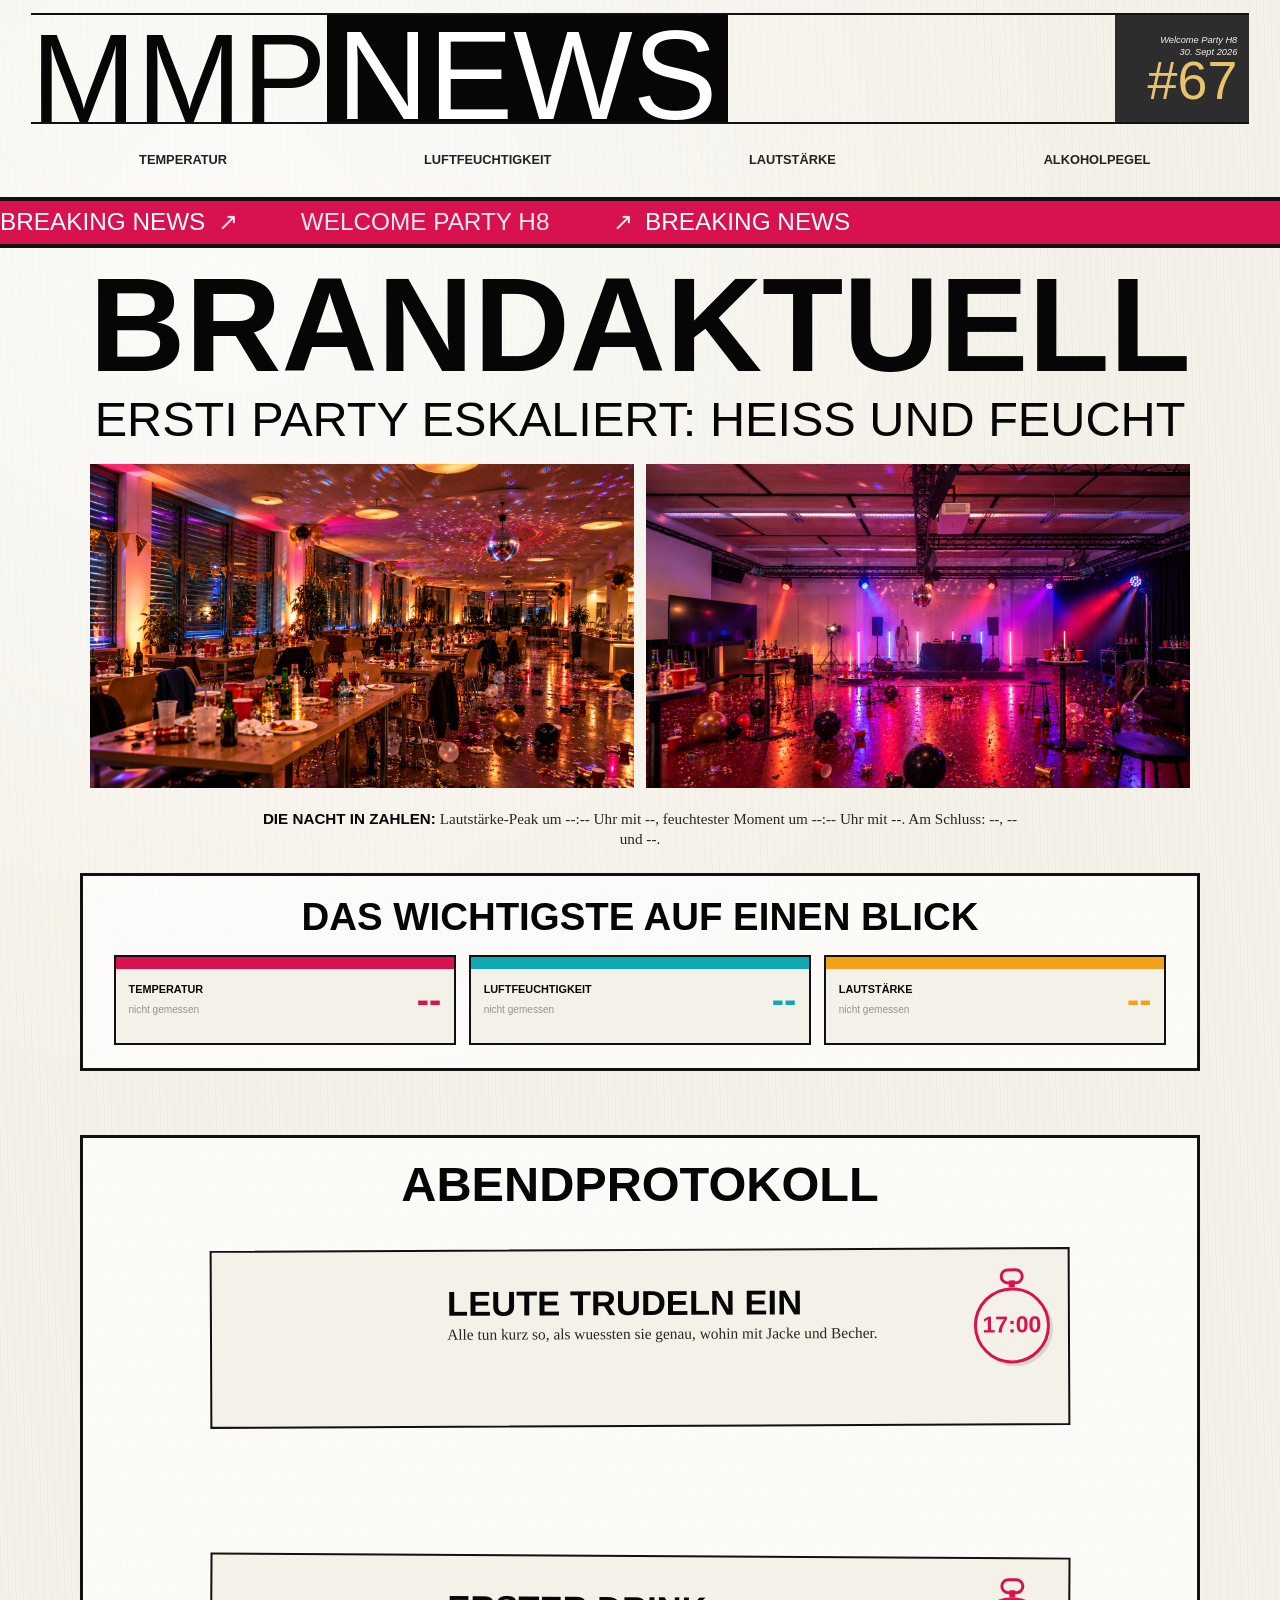
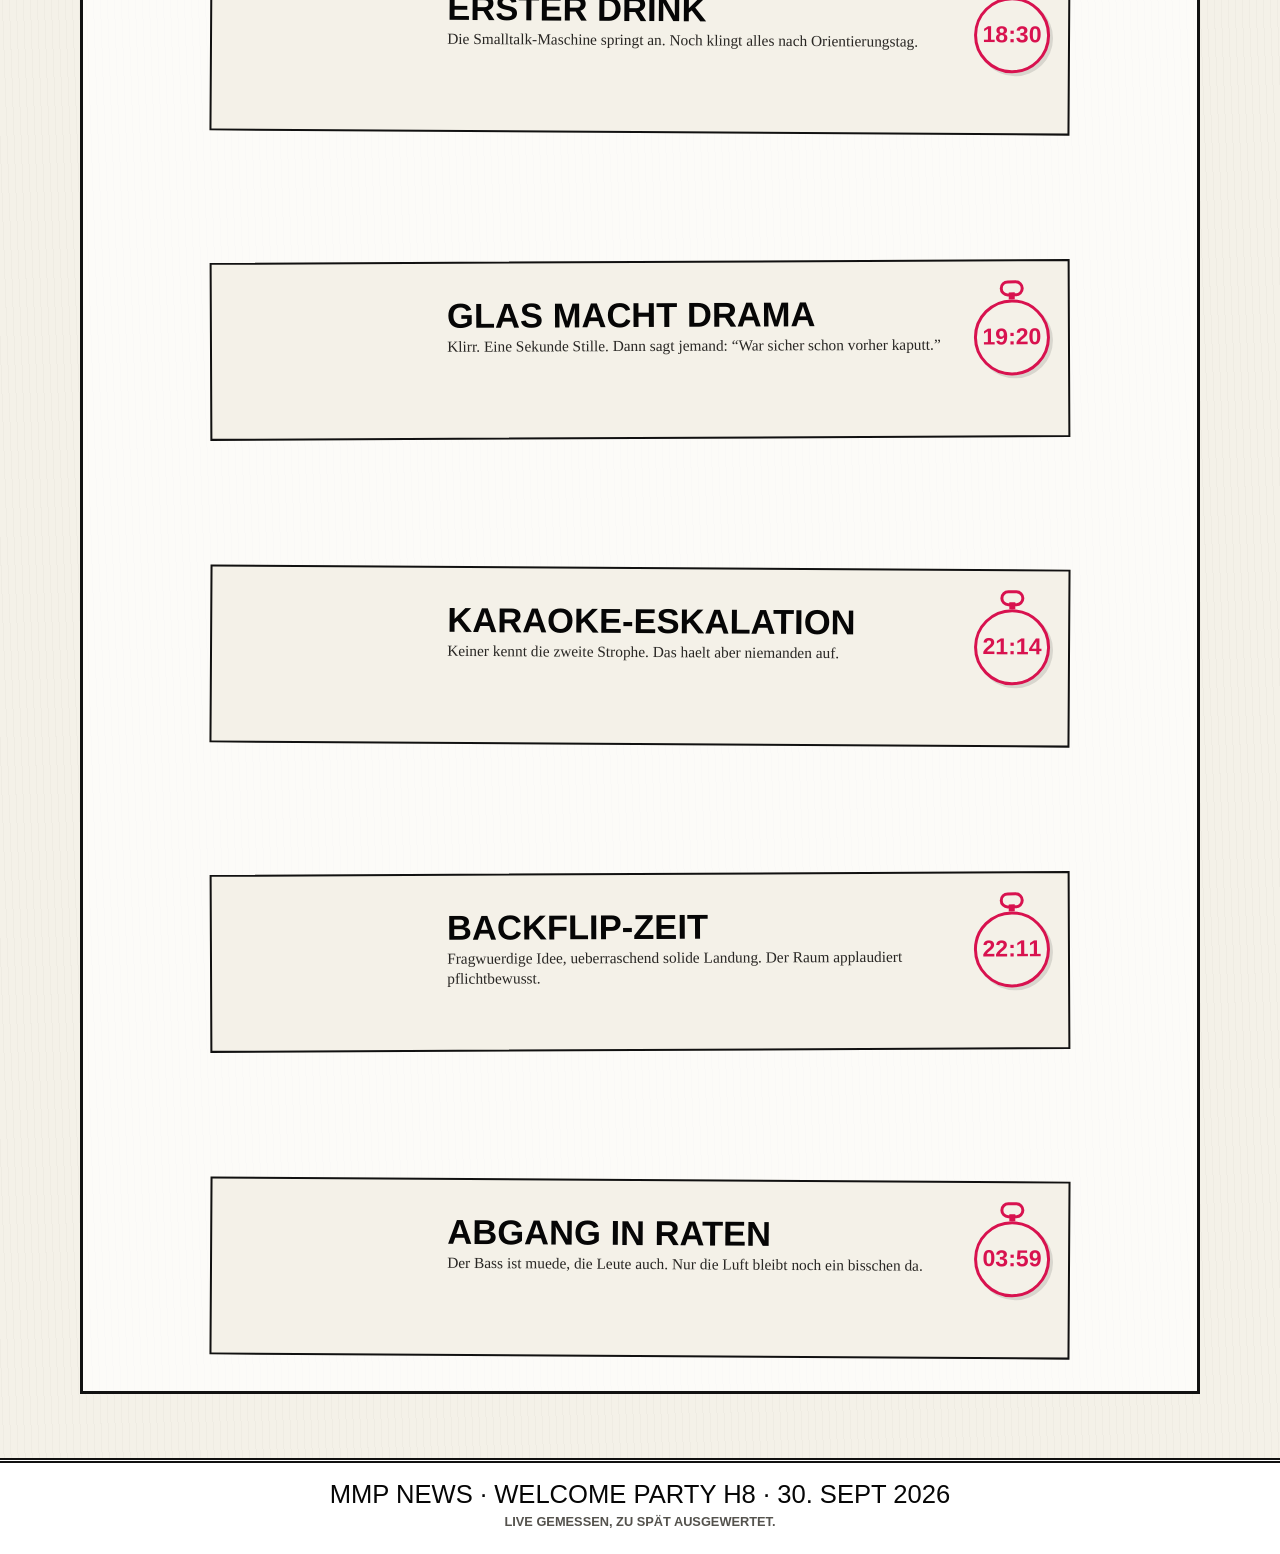
==== index.html @ fe0a1ca4 "html aufbau" ====
<!DOCTYPE html>
<html lang="de">
<head>
    <meta charset="UTF-8">
    <meta name="viewport" content="width=device-width, initial-scale=1.0">
    <title>MMP News | Party Hub</title>
    <link rel="stylesheet" href="css/style.css">
</head>
<body>
<main class="paper">
    <header class="masthead">
        <a class="edition" href="index.html"><span>MMP</span><mark>NEWS</mark></a>
        <div class="issue">
            <span>Welcome Party H8</span>
            <span>30. Sept 2026</span>
        </div>
    </header>

    <nav class="topic-nav" aria-label="Messwerte">
        <a href="temperature.html">Temperatur</a>
        <a href="humidity.html">Luftfeuchtigkeit</a>
        <a href="noise.html">Lautstärke</a>
        <a href="alcohol.html">Alkoholpegel</a>
    </nav>

    <div class="news-strip" aria-hidden="true">
        <span>Breaking News</span>
        <span>Welcome Party H8</span>
        <span>Breaking News</span>
    </div>

    <h1 class="main-title" id="main-title">Brandaktuell</h1>

    <section class="hero" aria-labelledby="main-title">
        <p class="lead">Ersti Party eskaliert: heiss und feucht</p>

        <div class="scene-grid" aria-label="Stimmungsbilder der Party">
            <figure class="scene">
                <img src="assets/brandaktuell-mensa.png" alt="Festlich beleuchteter Partyraum nach der Feier">
            </figure>
            <figure class="scene">
                <img src="assets/brandaktuell-dancefloor.png" alt="Bunte Tanzfläche mit Partylicht und Konfetti">
            </figure>
        </div>

        <article class="story-copy" id="story-copy" aria-label="Story aus den Messdaten"></article>
    </section>

    <section class="overview" aria-labelledby="overview-title">
        <h2 id="overview-title">Das Wichtigste auf einen Blick</h2>
        <div class="metric-grid" id="metric-grid"></div>
    </section>

    <section class="linea-story landing-story" aria-labelledby="linea-story-title">
        <h2 id="linea-story-title">Abendprotokoll</h2>
        <div class="linea-timeline">
            <svg class="linea-route" viewBox="0 0 860 1720" preserveAspectRatio="none" aria-hidden="true">
                <path class="linea-route-main" d="M428 0 C428 95 178 70 178 190 C178 315 686 250 686 386 C686 515 205 455 205 600 C205 748 668 680 668 830 C668 970 188 905 188 1060 C188 1210 690 1135 690 1295 C690 1445 426 1415 426 1720" />
                <path class="linea-route-dots" d="M428 0 C428 95 178 70 178 190 C178 315 686 250 686 386 C686 515 205 455 205 600 C205 748 668 680 668 830 C668 970 188 905 188 1060 C188 1210 690 1135 690 1295 C690 1445 426 1415 426 1720" />
            </svg>
            <article class="linea-event">
                <svg viewBox="0 0 140 120" aria-hidden="true">
                    <path d="M36 98 V28 h42 v70" />
                    <circle cx="67" cy="63" r="2.5" />
                    <path d="M101 76 q-5 -9 2 -16 M96 60 q8 -12 18 0 M104 48 a7 7 0 1 0 0 -14 a7 7 0 1 0 0 14 M101 76 l-14 22 M101 76 l20 22" />
                </svg>
                <div>
                    <span>17:00</span>
                    <h3>Leute trudeln ein</h3>
                    <p>Alle tun kurz so, als wuessten sie genau, wohin mit Jacke und Becher.</p>
                </div>
            </article>
            <article class="linea-event">
                <svg viewBox="0 0 140 120" aria-hidden="true">
                    <path d="M43 30 q23 6 27 12 q-2 34 -23 44 q-21 -10 -18 -36 q4 -14 14 -20 z M31 63 q15 -5 35 1 M47 86 q-5 18 -13 27 M22 114 q12 -7 24 1" />
                    <path d="M97 30 q-23 6 -27 12 q2 34 23 44 q21 -10 18 -36 q-4 -14 -14 -20 z M74 63 q15 -5 35 1 M93 86 q5 18 13 27 M94 115 q12 -8 24 -1" />
                    <path d="M61 27 q-19 -18 -25 -9 M76 27 q19 -18 25 -9 M70 25 a3 3 0 1 0 0 -6 a3 3 0 1 0 0 6 M55 35 a3 3 0 1 0 0 -6 a3 3 0 1 0 0 6 M86 35 a3 3 0 1 0 0 -6 a3 3 0 1 0 0 6" />
                </svg>
                <div>
                    <span>18:30</span>
                    <h3>Erster Drink</h3>
                    <p>Die Smalltalk-Maschine springt an. Noch klingt alles nach Orientierungstag.</p>
                </div>
            </article>
            <article class="linea-event">
                <svg viewBox="0 0 140 120" aria-hidden="true">
                    <path d="M42 33 h55 l-18 28 q-8 11 -23 8 q-13 -3 -18 -18 z" />
                    <path d="M61 67 l-18 28 M76 64 l15 31 M34 96 q31 -8 66 0" />
                    <path d="M58 47 l-15 -12 M73 34 l-6 -16 M91 41 l18 -12 M82 56 l24 8 M48 61 l-19 16" />
                    <path d="M27 101 q20 8 39 2 q22 -7 47 2 M52 93 q5 -5 11 -1 M84 91 q7 -4 14 1" />
                </svg>
                <div>
                    <span>19:20</span>
                    <h3>Glas macht Drama</h3>
                    <p>Klirr. Eine Sekunde Stille. Dann sagt jemand: “War sicher schon vorher kaputt.”</p>
                </div>
            </article>
            <article class="linea-event">
                <svg viewBox="0 0 140 120" aria-hidden="true">
                    <path d="M70 20 q16 0 16 18 v18 q0 18 -16 18 q-16 0 -16 -18 v-18 q0 -18 16 -18 z" />
                    <path d="M45 52 q0 31 25 31 q25 0 25 -31 M70 83 v18 M52 101 h36" />
                    <path d="M91 30 q13 9 13 22 M49 30 q-13 9 -13 22 M61 38 q9 -6 18 0" />
                </svg>
                <div>
                    <span>21:14</span>
                    <h3>Karaoke-Eskalation</h3>
                    <p>Keiner kennt die zweite Strophe. Das haelt aber niemanden auf.</p>
                </div>
            </article>
            <article class="linea-event">
                <svg viewBox="0 0 140 120" aria-hidden="true">
                    <path d="M36 75 q17 -45 34 -6 q17 -39 34 6 M51 60 q19 -18 38 0 M42 87 q28 16 57 0" />
                    <path d="M29 31 l24 8 l-18 17 l23 -1 l-12 25 M88 28 l-7 22 l23 -8 l-14 19 l23 4" />
                </svg>
                <div>
                    <span>22:11</span>
                    <h3>Backflip-Zeit</h3>
                    <p>Fragwuerdige Idee, ueberraschend solide Landung. Der Raum applaudiert pflichtbewusst.</p>
                </div>
            </article>
            <article class="linea-event">
                <svg viewBox="0 0 140 120" aria-hidden="true">
                    <path d="M42 36 q24 -14 45 4 q22 19 5 41 q-18 23 -48 2" />
                    <path d="M48 83 h-17 M31 83 l12 -12 M31 83 l12 12 M96 42 h25 M113 34 l10 8 l-10 8" />
                </svg>
                <div>
                    <span>03:59</span>
                    <h3>Abgang in Raten</h3>
                    <p>Der Bass ist muede, die Leute auch. Nur die Luft bleibt noch ein bisschen da.</p>
                </div>
            </article>
        </div>
    </section>

    <footer class="paper-footer" aria-label="Seitenabschluss">
        <p>MMP NEWS · Welcome Party H8 · 30. Sept 2026</p>
        <small>Live gemessen, zu spät ausgewertet.</small>
    </footer>
</main>

<script src="javascript/js.js"></script>
<script>
    const rows = window.PARTY_UNLOAD_DATA?.data || [];
    const boxes = {
        3: { name: "Studio" },
        7: { name: "Mensa" }
    };
    const metrics = {
        temperature_c: { label: "Temperatur", unit: "°C", accent: "red", digits: 1 },
        humidity_pct: { label: "Luftfeuchtigkeit", unit: "%", accent: "blue", digits: 0 },
        noise_pct: { label: "Lautstärke", unit: "dB", accent: "orange", digits: 1 }
    };
    const metricConfig = [
        { id: "temperature", key: "temperature_c", label: "Temperatur", unit: "°C", accent: "red", digits: 1, href: "temperature.html" },
        { id: "humidity", key: "humidity_pct", label: "Luftfeuchtigkeit", unit: "%", accent: "blue", digits: 0, href: "humidity.html" },
        { id: "noise", key: "noise_pct", label: "Lautstärke", unit: "dB", accent: "orange", digits: 1, href: "noise.html" }
    ];

    function valuesFor(key) {
        return rows
            .map((row) => row[key])
            .filter((value) => typeof value === "number" && Number.isFinite(value));
    }

    function latestMetricValue(key) {
        for (let i = rows.length - 1; i >= 0; i--) {
            const value = rows[i][key];
            if (typeof value === "number" && Number.isFinite(value)) {
                return value;
            }
        }
        return null;
    }

    function format(value, digits, unit) {
        if (value === null || value === undefined || Number.isNaN(value)) return "--";
        return `${value.toFixed(digits)} ${unit}`;
    }

    function strongestFor(key, direction = "max") {
        let best = null;
        for (const row of rows) {
            const value = row[key];
            if (typeof value !== "number" || !Number.isFinite(value)) continue;
            if (!best || (direction === "max" ? value > best.value : value < best.value)) {
                best = { value, box: row.box_id, time: row.measured_at };
            }
        }
        return best;
    }

    function timeOnly(dateTime) {
        return dateTime ? dateTime.slice(11, 16) : "--:--";
    }

    document.getElementById("metric-grid").innerHTML = metricConfig.map((metric) => {
        const values = valuesFor(metric.key);
        const latest = latestMetricValue(metric.key);
        return `<a class="metric-card ${metric.accent}" id="${metric.id}" href="${metric.href}" aria-label="${metric.label} öffnen">
            <div class="metric-label">${metric.label}</div>
            <strong>${format(latest, metric.digits, metric.unit)}</strong>
            <span class="metric-note">${values.length ? "letzter Messwert" : "nicht gemessen"}</span>
        </a>`;
    }).join("");

    const humidityPeak = strongestFor("humidity_pct");
    const noisePeak = strongestFor("noise_pct");
    const latestTemp = latestMetricValue("temperature_c");
    const latestHumidity = latestMetricValue("humidity_pct");
    const latestNoise = latestMetricValue("noise_pct");
    document.getElementById("story-copy").innerHTML = `
        <p><strong>Die Nacht in Zahlen:</strong> Lautstärke-Peak um ${timeOnly(noisePeak?.time)} Uhr mit ${format(noisePeak?.value, 1, "dB")}, feuchtester Moment um ${timeOnly(humidityPeak?.time)} Uhr mit ${format(humidityPeak?.value, 1, "%")}. Am Schluss: ${format(latestTemp, 1, "°C")}, ${format(latestHumidity, 0, "%")} und ${format(latestNoise, 1, "dB")}.</p>
    `;

    const lineaCards = document.querySelectorAll(".linea-event");
    const timeline = document.querySelector(".linea-timeline");
    const routePaths = document.querySelectorAll(".linea-route-main");
    routePaths.forEach((path) => {
        const length = Math.ceil(path.getTotalLength());
        path.dataset.routeLength = length;
        path.style.setProperty("--route-length", length);
        path.style.strokeDashoffset = length;
    });

    lineaCards.forEach((card) => {
        card.querySelectorAll("path, circle").forEach((shape) => {
            const length = Math.ceil(shape.getTotalLength());
            shape.dataset.drawLength = length;
            shape.style.setProperty("--draw-length", length);
            shape.style.strokeDashoffset = length;
        });
    });

    const cardObserver = new IntersectionObserver((entries) => {
        entries.forEach((entry) => {
            if (entry.isIntersecting) entry.target.classList.add("is-visible");
        });
    }, { threshold: 0.35 });

    lineaCards.forEach((card, index) => {
        card.style.setProperty("--card-tilt", `${index % 2 === 0 ? -0.25 : 0.35}deg`);
        card.style.transitionDelay = `${Math.min(index * 70, 280)}ms`;
        cardObserver.observe(card);
    });

    const updateTimelineProgress = () => {
        if (timeline) {
            const timelineRect = timeline.getBoundingClientRect();
            const routeStart = window.innerHeight * 0.78;
            const routeEnd = window.innerHeight * 0.22;
            const routeProgress = Math.max(0, Math.min((routeStart - timelineRect.top) / Math.max(timelineRect.height - routeEnd, 1), 1));

            routePaths.forEach((path) => {
                const length = Number(path.dataset.routeLength || 0);
                path.style.strokeDashoffset = length * (1 - routeProgress);
            });
        }

        lineaCards.forEach((card) => {
            const cardRect = card.getBoundingClientRect();
            const drawStart = window.innerHeight * 0.82;
            const drawEnd = window.innerHeight * 0.38;
            const drawProgress = Math.max(0, Math.min((drawStart - cardRect.top) / Math.max(drawStart - drawEnd, 1), 1));

            card.querySelectorAll("path, circle").forEach((shape) => {
                const length = Number(shape.dataset.drawLength || 0);
                shape.style.strokeDashoffset = length * (1 - drawProgress);
            });

            if (drawProgress >= 0.98) {
                card.classList.add("is-drawn");
            } else {
                card.classList.remove("is-drawn");
            }
        });
    };

    updateTimelineProgress();
    window.addEventListener("scroll", updateTimelineProgress, { passive: true });
    window.addEventListener("resize", updateTimelineProgress);
</script>
</body>
</html>
---- css/style.css ----
:root {
    --paper: #f4f1e8;
    --ink: #060606;
    --muted: #54524d;
    --rule: #111111;
    --card: #ffffff;
    --magenta: #d8124f;
    --gold: #e7c36c;
    --cyan: #c8eee9;
    --soft-gray: #dedbd3;
    --red: var(--magenta);
    --blue: #10a8b1;
    --orange: #f2a11a;
    --violet: var(--magenta);
    --green: #149961;
}

* {
    box-sizing: border-box;
}

html {
    min-height: 100%;
    scroll-behavior: smooth;
}

body {
    min-height: 100vh;
    min-height: 100svh;
    margin: 0;
    background: var(--paper);
    color: var(--ink);
    font-family: Arial, Helvetica, sans-serif;
}

a {
    color: inherit;
    text-decoration: none;
}

.paper {
    display: grid;
    grid-template-rows: auto auto auto auto 1fr auto;
    width: 100%;
    min-height: 100vh;
    min-height: 100svh;
    margin: 0 auto;
    padding: 0;
    background:
        radial-gradient(circle at 18% 8%, rgba(255, 255, 255, 0.72), transparent 28%),
        repeating-linear-gradient(88deg, rgba(0, 0, 0, 0.018) 0 1px, transparent 1px 7px),
        var(--paper);
    box-shadow: none;
}

.masthead {
    --masthead-x: clamp(10px, 2.4vw, 34px);
    --masthead-top: clamp(5px, 1vw, 16px);
    --masthead-bottom: clamp(5px, 0.9vw, 14px);
    --masthead-inner: clamp(38px, 8.4vw, 120px);
    position: relative;
    display: flex;
    align-items: end;
    justify-content: space-between;
    gap: 18px;
    height: calc(var(--masthead-inner) + var(--masthead-top) + var(--masthead-bottom) + 4px);
    min-height: 0;
    overflow: hidden;
    padding: calc(var(--masthead-top) + 2px) var(--masthead-x) calc(var(--masthead-bottom) + 2px);
}

.masthead::before,
.masthead::after {
    position: absolute;
    left: var(--masthead-x);
    right: var(--masthead-x);
    height: 2px;
    background: var(--rule);
    content: "";
}

.masthead::before {
    top: var(--masthead-top);
}

.masthead::after {
    bottom: var(--masthead-bottom);
}

.edition {
    display: flex;
    align-items: end;
    align-self: stretch;
    flex: 1 1 auto;
    height: var(--masthead-inner);
    min-width: 0;
    font-family: "Arial Narrow", Impact, Haettenschweiler, "Arial Black", sans-serif;
    font-size: calc(var(--masthead-inner) * 1.18);
    line-height: 0.7;
    letter-spacing: 0;
    color: var(--ink);
    text-transform: uppercase;
}

.edition mark {
    align-self: stretch;
    display: grid;
    align-items: end;
    padding: 0 0.08em 0.02em;
    background: var(--ink);
    color: #ffffff;
}

.edition span {
    display: inline-block;
}

.edition:hover,
.edition:focus-visible {
    outline: none;
    filter: contrast(1.2);
}

.issue {
    position: static;
    display: grid;
    align-self: stretch;
    flex: 0 1 clamp(74px, 10.5vw, 160px);
    min-width: clamp(74px, 10.5vw, 160px);
    height: auto;
    min-height: 0;
    place-content: center end;
    padding: 7px 12px;
    background: #2d2d2d;
    color: #f4f1e8;
    font-size: clamp(0.58rem, 0.72vw, 0.8rem);
    font-style: italic;
    line-height: 1.2;
    overflow: hidden;
    text-align: right;
}

.issue::after {
    content: "#67";
    color: var(--gold);
    font-family: "Arial Narrow", Impact, Haettenschweiler, "Arial Black", sans-serif;
    font-size: clamp(2.2rem, 4.2vw, 5rem);
    font-style: normal;
    line-height: 0.82;
}

.topic-nav {
    position: relative;
    z-index: 1;
    display: grid;
    grid-template-columns: repeat(4, 1fr);
    padding-inline: clamp(18px, 2.4vw, 34px);
    border-bottom: 0;
    color: #222222;
    font-size: clamp(0.7rem, 1vw, 0.92rem);
    font-weight: 700;
    text-transform: uppercase;
}

.topic-nav a {
    display: grid;
    min-height: 48px;
    padding: 8px 10px;
    place-items: center;
    white-space: nowrap;
}

.news-strip {
    display: flex;
    align-items: center;
    gap: clamp(26px, 4vw, 64px);
    min-height: clamp(34px, 4vw, 52px);
    margin-top: clamp(8px, 1vw, 14px);
    border-top: 4px solid var(--rule);
    border-bottom: 4px solid var(--rule);
    background: var(--magenta);
    color: #ffffff;
    font-family: "Arial Narrow", Impact, Haettenschweiler, "Arial Black", sans-serif;
    font-size: clamp(1rem, 1.9vw, 2.1rem);
    line-height: 1;
    overflow: hidden;
    text-align: center;
    text-transform: uppercase;
}

.news-strip span {
    flex: 0 0 auto;
    animation: newsTicker 14s linear infinite;
    white-space: nowrap;
}

.news-strip span:nth-child(2) {
    color: #ffe8ef;
    animation-delay: -4.7s;
}

.news-strip span:nth-child(3) {
    animation-delay: -9.4s;
}

.news-strip span:first-child::after,
.news-strip span:last-child::before {
    color: #ffe8ef;
    content: "↗";
    padding-inline: 0.5em;
}

@keyframes newsTicker {
    from {
        transform: translateX(100vw);
    }
    to {
        transform: translateX(-100vw);
    }
}

.main-title {
    margin: 0;
    padding: clamp(14px, 2vw, 30px) clamp(18px, 2.4vw, 34px) 0;
    font-family: "Arial Narrow", Impact, Haettenschweiler, "Arial Black", sans-serif;
    font-size: clamp(4.8rem, 13.8vw, 13rem);
    line-height: 0.74;
    letter-spacing: 0;
    text-align: center;
    text-transform: uppercase;
}

.hero {
    display: flex;
    flex-direction: column;
    min-width: 0;
    padding: clamp(16px, 1.8vw, 28px) clamp(18px, 2.4vw, 34px);
    border-bottom: 0;
    border-radius: 0;
    background: transparent;
    text-align: center;
}

.subpage-intro {
    grid-column: 1 / -1;
    max-width: 980px;
    margin: 0 auto clamp(18px, 3vw, 42px);
    padding: clamp(16px, 2vw, 30px);
    border-top: 0;
    border-bottom: 2px solid var(--rule);
    background: rgba(255, 255, 255, 0.7);
    text-align: center;
}

.subpage-intro p:last-child {
    max-width: 48rem;
    margin: 0 auto;
    color: #282623;
    font-family: Georgia, "Times New Roman", serif;
    font-size: clamp(1rem, 1.4vw, 1.25rem);
    line-height: 1.35;
}

.lead {
    margin: 0 0 clamp(14px, 1.8vw, 24px);
    font-family: Impact, Haettenschweiler, "Arial Black", sans-serif;
    font-size: clamp(1.85rem, 3.7vw, 4.2rem);
    line-height: 0.9;
    text-transform: uppercase;
}

.scene-grid {
    position: relative;
    display: grid;
    grid-template-columns: 1fr 1fr;
    gap: clamp(10px, 1vw, 16px);
    width: min(100%, 1100px);
    margin: 0 auto;
}

.scene {
    position: relative;
    margin: 0;
    min-height: clamp(220px, 27vw, 430px);
    overflow: hidden;
    border: 0;
    background-color: #d5d2c9;
}

.scene img {
    display: block;
    width: 100%;
    height: 100%;
    min-height: inherit;
    object-fit: cover;
}

.story-copy {
    max-width: 760px;
    margin: clamp(14px, 1.6vw, 22px) auto 0;
    padding-top: 0;
    border-top: 0;
    color: #282623;
    font-family: Georgia, "Times New Roman", serif;
    font-size: clamp(0.95rem, 1.1vw, 1.1rem);
    line-height: 1.35;
    text-align: center;
}

.story-copy p {
    margin: 0;
}

.story-copy strong {
    color: var(--ink);
    font-family: Arial, Helvetica, sans-serif;
    font-weight: 900;
    text-transform: uppercase;
}

.overview {
    display: flex;
    flex-direction: column;
    width: min(1120px, calc(100% - clamp(24px, 5vw, 68px)));
    min-width: 0;
    margin: 0 auto;
    padding: clamp(16px, 1.8vw, 28px) clamp(18px, 2.4vw, 34px);
    border: 3px solid var(--rule);
    border-radius: 0;
    background: rgba(255, 255, 255, 0.72);
}

.overview h2 {
    margin: 0 0 clamp(14px, 1.5vw, 22px);
    font-family: Impact, Haettenschweiler, "Arial Black", sans-serif;
    font-size: clamp(2rem, 3vw, 4rem);
    line-height: 0.95;
    text-align: center;
    text-transform: uppercase;
}

.temperature-finder + .overview {
    margin-top: clamp(30px, 5vw, 78px);
}

.metric-grid {
    display: grid;
    grid-template-columns: repeat(3, minmax(0, 1fr));
    gap: 8px;
}

.metric-card {
    display: grid;
    grid-template-columns: minmax(0, 1fr) auto;
    align-content: center;
    align-items: center;
    gap: 6px;
    min-width: 0;
    min-height: 0;
    padding: 13px 12px 8px;
    border: 2px solid var(--rule);
    border-radius: 0;
    background: linear-gradient(to bottom, var(--accent) 0 12px, var(--paper) 12px);
    box-shadow: none;
    color: var(--accent);
}

.metric-card:focus-visible {
    outline: 2px solid var(--rule);
    outline-offset: 3px;
}

.metric-card.red { --accent: var(--red); }
.metric-card.blue { --accent: var(--blue); }
.metric-card.orange { --accent: var(--orange); }
.metric-card.violet { --accent: var(--violet); }
.metric-card.green { --accent: var(--green); }

.metric-label {
    grid-column: 1;
    min-height: 0;
    font-size: clamp(0.54rem, 1.45vw, 0.68rem);
    color: var(--ink);
    font-weight: 900;
    text-transform: uppercase;
    line-height: 1.05;
}

.metric-card strong {
    grid-column: 2;
    grid-row: 1 / span 2;
    color: var(--accent);
    font-size: clamp(1.25rem, 3.2vw, 2.3rem);
    line-height: 0.9;
    text-align: right;
    white-space: nowrap;
}

.metric-note {
    grid-column: 1;
    min-height: 0;
    color: #9a948b;
    font-size: clamp(0.5rem, 1.35vw, 0.63rem);
    line-height: 1.1;
}

.humidity-chart-card,
.temperature-chart-card,
.noise-chart-card {
    position: relative;
    min-height: clamp(330px, 42vw, 500px);
    margin-top: clamp(18px, 2vw, 28px);
    padding: clamp(10px, 1.4vw, 18px);
    border: 2px solid var(--rule);
    background: var(--paper);
    box-shadow: none;
}

.humidity-chart-card,
.temperature-chart-card,
.noise-chart-card {
    padding: 42px 18px 14px;
    background: var(--paper);
}

.humidity-chart-card h3,
.temperature-chart-card h3,
.noise-chart-card h3 {
    margin: 0 0 14px;
    font-family: "Arial Narrow", Impact, Haettenschweiler, "Arial Black", sans-serif;
    font-size: clamp(1.4rem, 2.6vw, 3rem);
    line-height: 0.9;
    text-align: center;
    text-transform: uppercase;
}

.humidity-chart-card h3 {
    color: var(--blue);
}

.temperature-chart-card h3 {
    color: var(--red);
}

.noise-chart-card h3 {
    color: var(--orange);
}

.humidity-chart-card svg,
.temperature-chart-card svg,
.noise-chart-card svg {
    display: block;
    width: 100%;
    height: auto;
    aspect-ratio: 900 / 340;
    overflow: visible;
    cursor: default;
}

.humidity-chart-key,
.temperature-chart-key,
.noise-chart-key {
    display: flex;
    justify-content: center;
    gap: 22px;
    margin-top: 2px;
    font-size: 0.72rem;
    font-weight: 900;
    text-transform: uppercase;
}

.humidity-chart-key span::before,
.temperature-chart-key span::before,
.noise-chart-key span::before {
    display: inline-block;
    width: 24px;
    margin-right: 8px;
    border-top: 4px solid currentColor;
    content: "";
    vertical-align: middle;
}

.humidity-chart-key .studio {
    color: #13c8d2;
}

.humidity-chart-key .mensa {
    color: #087982;
}

.temperature-chart-key .studio {
    color: #d8124f;
}

.temperature-chart-key .mensa {
    color: #8f0d38;
}

.noise-chart-key .studio {
    color: #f2a11a;
}

.noise-chart-key .mensa {
    color: #a35d05;
}

.humidity-chart-grid,
.temperature-chart-grid,
.noise-chart-grid {
    stroke: rgba(22, 21, 19, 0.18);
    stroke-width: 2;
    vector-effect: non-scaling-stroke;
}

.humidity-chart-plot,
.temperature-chart-plot,
.noise-chart-plot {
    fill: rgba(22, 21, 19, 0.05);
}

.humidity-chart-grid.edge,
.temperature-chart-grid.edge,
.noise-chart-grid.edge {
    stroke: var(--rule);
}

.humidity-chart-line,
.temperature-chart-line,
.noise-chart-line {
    fill: none;
    stroke-width: 5;
    stroke-linecap: round;
    stroke-linejoin: round;
    vector-effect: non-scaling-stroke;
}

.humidity-chart-line-studio {
    stroke: #13c8d2;
}

.humidity-chart-line-mensa {
    stroke: #087982;
}

.temperature-chart-line-studio {
    stroke: #d8124f;
}

.temperature-chart-line-mensa {
    stroke: #8f0d38;
}

.noise-chart-line-studio {
    stroke: #f2a11a;
}

.noise-chart-line-mensa {
    stroke: #a35d05;
}

.humidity-chart-guide,
.temperature-chart-guide,
.noise-chart-guide {
    stroke: var(--ink);
    stroke-dasharray: 5 7;
    stroke-width: 2;
    opacity: 0.42;
    vector-effect: non-scaling-stroke;
}

.humidity-chart-dot,
.temperature-chart-dot,
.noise-chart-dot {
    fill: var(--paper);
    stroke-width: 4;
    vector-effect: non-scaling-stroke;
}

.humidity-chart-dot-studio {
    stroke: #13c8d2;
}

.humidity-chart-dot-mensa {
    stroke: #087982;
}

.temperature-chart-dot-studio {
    stroke: #d8124f;
}

.temperature-chart-dot-mensa {
    stroke: #8f0d38;
}

.noise-chart-dot-studio {
    stroke: #f2a11a;
}

.noise-chart-dot-mensa {
    stroke: #a35d05;
}

.humidity-chart-axis,
.humidity-chart-label,
.temperature-chart-axis,
.temperature-chart-label,
.temperature-chart-legend,
.noise-chart-axis,
.noise-chart-label {
    fill: var(--ink);
    font-family: "Arial Narrow", Impact, Haettenschweiler, "Arial Black", sans-serif;
    font-size: 12px;
    font-weight: 900;
    text-transform: uppercase;
    transform-box: fill-box;
    vector-effect: non-scaling-stroke;
}

.humidity-chart-axis,
.temperature-chart-axis,
.noise-chart-axis {
    fill: var(--ink);
    font-size: 14px;
}

.humidity-chart-label,
.temperature-chart-label,
.noise-chart-label {
    fill: var(--muted);
    font-family: Arial, Helvetica, sans-serif;
    font-size: 12px;
}

.temperature-chart-legend.studio {
    fill: var(--red);
}

.temperature-chart-legend.mensa {
    fill: var(--orange);
}

.humidity-tooltip,
.temperature-tooltip,
.noise-tooltip {
    position: absolute;
    z-index: 3;
    min-width: 104px;
    padding: 8px 10px;
    border: 2px solid var(--rule);
    background: var(--tooltip-bg, var(--paper));
    box-shadow: 3px 3px 0 rgba(22, 21, 19, 0.16);
    color: var(--ink);
    font-family: Arial, Helvetica, sans-serif;
    font-size: 0.78rem;
    font-weight: 900;
    line-height: 1.15;
    pointer-events: none;
    transform: translate(-50%, calc(-100% - 18px));
}

.humidity-tooltip {
    --tooltip-bg: var(--cyan);
}

.temperature-tooltip {
    --tooltip-bg: #f3bfd0;
}

.noise-tooltip {
    --tooltip-bg: var(--gold);
}

.humidity-tooltip strong,
.temperature-tooltip strong,
.noise-tooltip strong {
    display: block;
    color: var(--blue);
    font-size: 1.18rem;
}

.temperature-tooltip strong {
    color: var(--red);
}

.noise-tooltip strong {
    color: var(--orange);
}

.humidity-tooltip,
.temperature-tooltip,
.noise-tooltip {
    width: min(240px, calc(100% - 24px));
    min-width: 0;
    padding: 12px 14px;
    font-size: 0.82rem;
    font-weight: 400;
    line-height: 1.25;
}

.humidity-tooltip strong,
.temperature-tooltip strong,
.noise-tooltip strong {
    color: var(--ink);
    font-family: "Arial Narrow", Impact, Haettenschweiler, "Arial Black", sans-serif;
    font-size: 1.3rem;
    line-height: 1;
}

.humidity-tooltip span,
.temperature-tooltip span,
.noise-tooltip span {
    display: block;
    margin-top: 3px;
    font-size: 0.68rem;
    font-weight: 900;
    text-transform: uppercase;
}

.humidity-tooltip p,
.temperature-tooltip p,
.noise-tooltip p {
    margin: 8px 0 0;
    font-family: Georgia, "Times New Roman", serif;
    font-size: 0.82rem;
    line-height: 1.25;
}

.sparkline {
    width: 100%;
    height: 48px;
    margin-top: auto;
}

.sparkline polyline {
    fill: none;
    stroke: var(--accent);
    stroke-linecap: round;
    stroke-linejoin: round;
    stroke-width: 3;
}

.sparkline.empty {
    border-bottom: 2px dashed var(--accent);
    opacity: 0.36;
}

.metric-card small {
    min-height: 26px;
    color: #383633;
    font-size: clamp(0.5rem, 1.35vw, 0.62rem);
    line-height: 1.15;
    text-align: center;
}

.scrolly {
    display: grid;
    grid-template-columns: minmax(280px, 0.85fr) minmax(0, 1.15fr);
    gap: clamp(22px, 4vw, 72px);
    grid-column: 1 / -1;
    margin-top: clamp(34px, 6vw, 96px);
    padding: clamp(18px, 2.4vw, 34px) 0;
    border-top: 5px double var(--rule);
    border-bottom: 5px double var(--rule);
}

.scrolly-visual {
    position: sticky;
    top: clamp(16px, 2vw, 32px);
    align-self: start;
    min-height: min(70vh, 620px);
    padding: clamp(18px, 2vw, 32px);
    border: 2px solid var(--rule);
    background:
        linear-gradient(180deg, rgba(255, 255, 255, 0.74), rgba(244, 241, 232, 0.88)),
        var(--paper);
}

.scrolly-kicker {
    margin: 0 0 10px;
    font-family: "Arial Narrow", Impact, Haettenschweiler, "Arial Black", sans-serif;
    font-size: clamp(1rem, 1.6vw, 1.8rem);
    line-height: 1;
    text-transform: uppercase;
}

.scrolly-visual h2 {
    margin: 0;
    padding-bottom: clamp(12px, 1.4vw, 20px);
    border-bottom: 3px solid var(--rule);
    font-family: "Arial Narrow", Impact, Haettenschweiler, "Arial Black", sans-serif;
    font-size: clamp(2.4rem, 5.6vw, 6rem);
    line-height: 0.85;
    text-transform: uppercase;
}

.scrolly-readout {
    display: grid;
    gap: 8px;
    margin-top: clamp(18px, 3vw, 44px);
}

.scrolly-readout span {
    color: var(--muted);
    font-size: clamp(0.75rem, 1vw, 0.95rem);
    font-weight: 900;
    text-transform: uppercase;
}

.scrolly-readout strong {
    color: var(--magenta);
    font-family: "Arial Narrow", Impact, Haettenschweiler, "Arial Black", sans-serif;
    font-size: clamp(4rem, 9vw, 10rem);
    line-height: 0.82;
}

.scrolly-readout small {
    color: #282623;
    font-size: clamp(0.9rem, 1.2vw, 1.15rem);
    font-weight: 800;
}

.scrolly-chart {
    margin-top: clamp(24px, 4vw, 54px);
    padding: 16px 0 0;
    border-top: 2px solid var(--rule);
}

.scrolly-chart .sparkline {
    height: clamp(84px, 18vh, 150px);
}

.scrolly-chart.red { --accent: var(--red); }
.scrolly-chart.blue { --accent: var(--blue); }
.scrolly-chart.orange { --accent: var(--orange); }

.temperature-page .scrolly-readout strong,
.temperature-page .scrolly-step.is-active {
    color: var(--red);
}

.temperature-page .scrolly-step.is-active {
    border-color: var(--red);
}

.humidity-page .scrolly-readout strong,
.humidity-page .scrolly-step.is-active {
    color: var(--blue);
}

.humidity-page .scrolly-step.is-active {
    border-color: var(--blue);
}

.noise-page .scrolly-readout strong,
.noise-page .scrolly-step.is-active {
    color: var(--orange);
}

.noise-page .scrolly-step.is-active {
    border-color: var(--orange);
}

.linea-story {
    grid-column: 1 / -1;
    width: min(1120px, calc(100% - clamp(24px, 5vw, 68px)));
    margin: clamp(30px, 5vw, 78px) auto 0;
    padding: clamp(18px, 2vw, 30px) clamp(18px, 2.4vw, 34px);
    border: 3px solid var(--rule);
    background: rgba(255, 255, 255, 0.72);
}

.linea-story h2 {
    margin: 0;
    font-family: "Arial Narrow", Impact, Haettenschweiler, "Arial Black", sans-serif;
    font-size: clamp(1.9rem, 3.8vw, 4.2rem);
    line-height: 0.9;
    text-align: center;
    text-transform: uppercase;
}

.linea-timeline {
    position: relative;
    display: grid;
    gap: clamp(68px, 10vw, 144px);
    max-width: 860px;
    margin: clamp(18px, 3vw, 42px) auto 0;
    padding: 4px 0 8px;
    isolation: isolate;
}

.linea-route {
    position: absolute;
    inset: 0;
    z-index: 0;
    width: 100%;
    height: 100%;
    overflow: visible;
    pointer-events: none;
}

.linea-route path {
    fill: none;
    stroke-linecap: round;
    stroke-linejoin: round;
}

.linea-route-main {
    stroke: var(--ink);
    stroke-width: 5px;
    stroke-dasharray: var(--route-length, 1);
    stroke-dashoffset: var(--route-length, 1);
}

.linea-route-dots {
    display: none;
}

#humidity-events,
#temperature-events {
    display: grid;
    gap: inherit;
}

.humidity-page .linea-route-main {
    stroke: var(--blue);
}

.landing-story .linea-route-main {
    stroke: var(--magenta);
}

.temperature-page .linea-route-main {
    stroke: var(--red);
}

.linea-event {
    position: relative;
    z-index: 1;
    display: grid;
    grid-template-columns: minmax(108px, 0.34fr) minmax(0, 1fr);
    align-items: center;
    min-height: 178px;
    padding: clamp(12px, 1.5vw, 18px) 0;
    border: 2px solid var(--rule);
    background: var(--paper);
    box-shadow: 0 0 0 rgba(22, 21, 19, 0);
    opacity: 0;
    transform: translateY(28px) rotate(-0.6deg) scale(0.96);
    transition: opacity 520ms ease, transform 520ms cubic-bezier(0.2, 0.8, 0.2, 1), box-shadow 520ms ease;
}

.linea-event:nth-child(even) {
    transform: translateY(28px) rotate(0.7deg) scale(0.96);
}

.linea-event.is-visible {
    opacity: 1;
    box-shadow: none;
    transform: translateY(0) rotate(var(--card-tilt, 0deg)) scale(1);
}

.linea-event svg {
    width: 100%;
    height: 132px;
    overflow: visible;
    transform-origin: center;
}

.linea-event > div {
    position: relative;
    min-height: 118px;
    padding-right: clamp(70px, 9vw, 96px);
}

.linea-event svg path,
.linea-event svg circle {
    fill: none;
    stroke: var(--ink);
    stroke-width: 3.2;
    stroke-linecap: round;
    stroke-linejoin: round;
    stroke-dasharray: var(--draw-length, 1);
    stroke-dashoffset: var(--draw-length, 1);
}

.linea-event.is-drawn svg {
    animation: doodleWiggle 650ms ease both;
}

@keyframes doodleWiggle {
    0% {
        transform: translateY(0) rotate(0deg);
    }
    45% {
        transform: translateY(-2px) rotate(-1deg);
    }
    100% {
        transform: translateY(0) rotate(0deg);
    }
}

@media (prefers-reduced-motion: reduce) {
    .linea-event {
        transition: none;
    }

    .linea-event.is-drawn svg {
        animation: none;
    }
}

.linea-event span {
    position: absolute;
    top: 10px;
    right: clamp(12px, 1.5vw, 18px);
    display: grid;
    place-items: center;
    width: clamp(60px, 6.2vw, 76px);
    aspect-ratio: 1;
    padding: 0;
    margin: 0;
    border: 3px solid var(--magenta);
    border-radius: 50%;
    background: var(--paper);
    box-shadow: 3px 3px 0 rgba(22, 21, 19, 0.12);
    color: var(--magenta);
    font-family: "Arial Narrow", Impact, Haettenschweiler, "Arial Black", sans-serif;
    font-size: clamp(1.18rem, 1.8vw, 1.7rem);
    font-weight: 900;
    line-height: 1;
    text-align: center;
}

.linea-event span::before {
    position: absolute;
    left: 50%;
    top: -22px;
    width: 18px;
    height: 10px;
    border: 3px solid var(--magenta);
    border-radius: 8px;
    background: var(--paper);
    content: "";
    transform: translateX(-50%);
}

.humidity-page .linea-event span {
    border-color: var(--blue);
    color: var(--blue);
}

.humidity-page .linea-event span::before {
    border-color: var(--blue);
}

.humidity-page .linea-event span::after {
    background: var(--blue);
}

.temperature-page .linea-event span {
    border-color: var(--red);
    color: var(--red);
}

.temperature-page .linea-event span::before {
    border-color: var(--red);
}

.temperature-page .linea-event span::after {
    background: var(--red);
}

.linea-event span::after {
    position: absolute;
    left: 50%;
    top: -10px;
    width: 6px;
    height: 7px;
    background: var(--magenta);
    content: "";
    transform: translateX(-50%);
}

.linea-event h3 {
    margin: 8px 0 4px;
    padding-inline: clamp(12px, 1.5vw, 18px);
    font-family: "Arial Narrow", Impact, Haettenschweiler, "Arial Black", sans-serif;
    font-size: clamp(1.4rem, 2.7vw, 2.8rem);
    line-height: 0.95;
    text-transform: uppercase;
}

.linea-event p {
    max-width: 38rem;
    margin: 0;
    padding-inline: clamp(12px, 1.5vw, 18px);
    color: #282623;
    font-family: Georgia, "Times New Roman", serif;
    font-size: clamp(0.95rem, 1.2vw, 1.12rem);
    line-height: 1.32;
}

.scrolly-steps {
    display: grid;
    gap: clamp(22px, 10vh, 120px);
    padding: 8vh 0;
}

.scrolly-step {
    min-height: clamp(260px, 54vh, 560px);
    padding: clamp(18px, 2vw, 30px);
    border-left: 12px solid #303030;
    background: rgba(255, 255, 255, 0.72);
    opacity: 0.5;
    transform: translateY(18px);
    transition: opacity 180ms ease, transform 180ms ease, border-color 180ms ease;
}

.scrolly-step.is-active {
    border-color: var(--magenta);
    opacity: 1;
    transform: translateY(0);
}

.scrolly-step span {
    display: inline-block;
    margin-bottom: 14px;
    padding: 5px 9px;
    background: #303030;
    color: var(--gold);
    font-family: "Arial Narrow", Impact, Haettenschweiler, "Arial Black", sans-serif;
    font-size: 1.1rem;
}

.scrolly-step h3 {
    margin: 0 0 12px;
    font-family: "Arial Narrow", Impact, Haettenschweiler, "Arial Black", sans-serif;
    font-size: clamp(2rem, 4.5vw, 5.2rem);
    line-height: 0.9;
    text-transform: uppercase;
}

.scrolly-step p {
    max-width: 42rem;
    margin: 0;
    color: #282623;
    font-family: Georgia, "Times New Roman", serif;
    font-size: clamp(1rem, 1.35vw, 1.35rem);
    line-height: 1.35;
}

.temperature-finder {
    display: grid;
    grid-template-columns: minmax(280px, 0.72fr) minmax(0, 1.28fr);
    min-width: 0;
    margin-top: clamp(24px, 4vw, 60px);
    border-top: 5px double var(--rule);
    border-bottom: 5px double var(--rule);
    background: rgba(255, 255, 255, 0.72);
}

.temperature-page .temperature-finder,
.noise-page .temperature-finder {
    width: min(1120px, calc(100% - clamp(24px, 5vw, 68px)));
    margin: clamp(30px, 5vw, 78px) auto 0;
    border: 3px solid var(--rule);
    background: rgba(255, 255, 255, 0.72);
}

.thermometer-panel,
.volume-panel,
.temperature-result {
    min-width: 0;
    padding: clamp(22px, 3vw, 48px);
}

.thermometer-panel,
.volume-panel {
    border-right: 2px solid var(--rule);
    text-align: center;
}

.temperature-kicker {
    margin: 0 0 8px;
    color: var(--red);
    font-size: clamp(0.68rem, 1vw, 0.86rem);
    font-weight: 900;
    letter-spacing: 0.08em;
    text-transform: uppercase;
}

.thermometer-panel h2,
.volume-panel h2,
.temperature-result h2 {
    margin: 0;
    font-family: "Arial Narrow", Impact, Haettenschweiler, "Arial Black", sans-serif;
    font-size: clamp(2.2rem, 4.6vw, 5rem);
    line-height: 0.88;
    text-transform: uppercase;
}

.thermometer-control {
    position: relative;
    width: 230px;
    height: 410px;
    margin: clamp(24px, 3vw, 42px) auto 10px;
}

.thermometer-scale {
    position: absolute;
    top: 10px;
    bottom: 88px;
    left: 0;
    display: flex;
    flex-direction: column;
    justify-content: space-between;
    width: 66px;
    color: var(--ink);
    font-family: "Arial Narrow", Impact, Haettenschweiler, "Arial Black", sans-serif;
    font-size: 1rem;
    text-align: right;
}

.thermometer-scale span::after {
    display: inline-block;
    width: 15px;
    margin-left: 6px;
    border-top: 2px solid var(--rule);
    content: "";
    vertical-align: middle;
}

.thermometer {
    position: absolute;
    top: 0;
    bottom: 0;
    left: 83px;
    width: 74px;
    pointer-events: none;
    transition: outline-color 120ms ease;
}

.thermometer-tube {
    position: absolute;
    z-index: 1;
    top: 0;
    left: 17px;
    width: 40px;
    height: 376px;
    overflow: hidden;
    border: 4px solid var(--rule);
    border-radius: 24px 24px 0 0;
    background: var(--paper);
}

.thermometer-fill {
    position: absolute;
    right: 7px;
    bottom: 0;
    left: 7px;
    height: 50%;
    border-radius: 12px 12px 0 0;
    background: var(--red);
    transition: height 120ms ease-out;
}

.thermometer-bulb {
    position: absolute;
    z-index: 2;
    bottom: 0;
    left: 0;
    width: 74px;
    height: 74px;
    border: 4px solid var(--rule);
    border-radius: 50%;
    background: var(--red);
    box-shadow: inset 0 0 0 10px var(--paper);
}

.temperature-slider {
    position: absolute;
    z-index: 3;
    top: 0;
    left: 83px;
    width: 74px;
    height: 335px;
    margin: 0;
    accent-color: var(--red);
    cursor: ns-resize;
    direction: rtl;
    opacity: 0;
    writing-mode: vertical-lr;
}

.temperature-slider:active {
    cursor: ns-resize;
}

.temperature-selection {
    display: block;
    color: var(--red);
    font-family: "Arial Narrow", Impact, Haettenschweiler, "Arial Black", sans-serif;
    font-size: clamp(3.4rem, 6vw, 6.5rem);
    line-height: 0.9;
}

.temperature-hint,
.temperature-accuracy {
    margin: 10px 0 0;
    color: var(--muted);
    font-size: 0.74rem;
    font-weight: 800;
    text-transform: uppercase;
}

.noise-page .temperature-kicker,
.noise-page .volume-selection {
    color: var(--orange);
}

.volume-control {
    position: relative;
    width: min(300px, 100%);
    aspect-ratio: 1;
    margin: clamp(30px, 4vw, 56px) auto 18px;
    cursor: grab;
    touch-action: none;
    user-select: none;
}

.volume-control:active {
    cursor: grabbing;
}

.volume-dial {
    --volume-angle: 0deg;
    position: absolute;
    inset: 10px;
    border: 3px solid var(--rule);
    border-radius: 50%;
    background: var(--paper);
    box-shadow: 8px 8px 0 rgba(22, 21, 19, 0.12);
}

.volume-ticks,
.volume-tick {
    position: absolute;
    inset: 0;
    border-radius: 50%;
}

.volume-tick {
    transform: rotate(var(--tick-angle));
}

.volume-tick::before {
    position: absolute;
    top: 5px;
    left: 50%;
    width: 11px;
    height: 20px;
    border: 2px solid var(--rule);
    border-radius: 2px;
    background: var(--tick-color);
    content: "";
    transform: translateX(-50%);
}

.volume-dial-face {
    position: absolute;
    inset: 25px;
    border: 4px solid var(--rule);
    border-radius: 50%;
    background: var(--orange);
    box-shadow:
        inset 0 0 0 12px var(--paper),
        inset 0 0 0 15px var(--rule);
}

.volume-pointer {
    position: absolute;
    inset: 0;
    transform: rotate(var(--volume-angle));
    transition: transform 100ms ease-out;
}

.volume-pointer::before {
    position: absolute;
    top: 22px;
    left: 50%;
    width: 8px;
    height: 76px;
    border: 2px solid var(--rule);
    border-radius: 5px;
    background: var(--paper);
    content: "";
    transform: translateX(-50%);
}

.volume-pointer::after {
    position: absolute;
    top: 50%;
    left: 50%;
    width: 24px;
    height: 24px;
    border: 3px solid var(--rule);
    border-radius: 50%;
    background: var(--paper);
    content: "";
    transform: translate(-50%, -50%);
}

.volume-slider {
    position: absolute;
    z-index: 2;
    inset: 0;
    width: 100%;
    height: 100%;
    opacity: 0;
    pointer-events: none;
}

.volume-control:focus-within .volume-dial {
    outline: 3px solid var(--blue);
    outline-offset: 5px;
}

.temperature-result {
    display: flex;
    flex-direction: column;
}

.temperature-timeline {
    position: relative;
    margin-top: clamp(24px, 4vw, 54px);
    padding: 42px 18px 26px 78px;
    border: 2px solid var(--rule);
    background:
        repeating-linear-gradient(90deg, transparent 0 calc(16.666% - 1px), rgba(22, 21, 19, 0.1) calc(16.666% - 1px) 16.666%),
        var(--paper);
    box-shadow: 6px 6px 0 rgba(22, 21, 19, 0.1);
}

.temperature-page .temperature-timeline,
.noise-page .temperature-timeline {
    box-shadow: none;
}

.temperature-timeline-axis {
    position: absolute;
    top: 12px;
    right: 18px;
    left: 78px;
    height: 18px;
}

.temperature-timeline-axis span {
    position: absolute;
    color: var(--muted);
    font-size: 0.65rem;
    font-weight: 900;
    transform: translateX(-50%);
}

.temperature-timeline-axis span:first-child {
    transform: none;
}

.temperature-timeline-axis span:last-child {
    transform: translateX(-100%);
}

.temperature-timeline-lanes {
    display: grid;
    gap: 22px;
}

.temperature-timeline-lane {
    position: relative;
    min-height: 48px;
}

.temperature-timeline-lane > strong {
    position: absolute;
    top: 50%;
    right: calc(100% + 10px);
    font-size: 0.68rem;
    font-weight: 900;
    text-transform: uppercase;
    transform: translateY(-50%);
}

.temperature-timeline-track {
    position: relative;
    height: 48px;
    border-top: 2px solid var(--rule);
    border-bottom: 2px solid var(--rule);
    background: rgba(22, 21, 19, 0.05);
}

.temperature-period {
    position: absolute;
    top: 7px;
    min-width: 7px;
    height: 30px;
    padding: 0;
    border: 2px solid var(--rule);
    border-radius: 2px;
    background: var(--red);
    box-shadow: 0 0 0 0 rgba(216, 18, 79, 0.55);
    cursor: help;
    animation: temperaturePulse 1.8s var(--pulse-delay, 0ms) ease-in-out infinite;
}

.temperature-period:hover,
.temperature-period:focus-visible {
    z-index: 2;
    background: var(--orange);
    outline: 3px solid var(--ink);
    outline-offset: 2px;
    animation-play-state: paused;
}

.temperature-page .temperature-period:hover,
.temperature-page .temperature-period:focus-visible {
    background: #8f0d38;
}

.noise-page .noise-period {
    background: var(--orange);
    box-shadow: 0 0 0 0 rgba(241, 92, 39, 0.5);
    animation-name: noisePulse;
}

.noise-page .noise-period:hover,
.noise-page .noise-period:focus-visible {
    background: #a35d05;
}

@keyframes temperaturePulse {
    0%,
    100% {
        opacity: 0.72;
        box-shadow: 0 0 0 0 rgba(216, 18, 79, 0.42);
        transform: scaleY(0.82);
    }
    50% {
        opacity: 1;
        box-shadow: 0 0 0 5px rgba(216, 18, 79, 0);
        transform: scaleY(1);
    }
}

@keyframes noisePulse {
    0%,
    100% {
        opacity: 0.72;
        box-shadow: 0 0 0 0 rgba(241, 92, 39, 0.42);
        transform: scaleY(0.82);
    }
    50% {
        opacity: 1;
        box-shadow: 0 0 0 5px rgba(241, 92, 39, 0);
        transform: scaleY(1);
    }
}

@media (prefers-reduced-motion: reduce) {
    .temperature-period {
        animation: none;
        opacity: 1;
        transform: none;
    }
}

.temperature-period-tooltip {
    position: absolute;
    z-index: 5;
    width: min(240px, calc(100% - 24px));
    padding: 12px 14px;
    border: 2px solid var(--rule);
    background: var(--gold);
    box-shadow: 5px 5px 0 rgba(22, 21, 19, 0.16);
    pointer-events: none;
    transform: translate(-50%, -100%);
}

.temperature-page .temperature-period-tooltip {
    background: #f3bfd0;
    box-shadow: 3px 3px 0 rgba(22, 21, 19, 0.16);
}

.noise-page .temperature-period-tooltip {
    background: var(--gold);
    box-shadow: 3px 3px 0 rgba(22, 21, 19, 0.16);
}

.temperature-period-tooltip strong,
.temperature-period-tooltip span {
    display: block;
}

.temperature-period-tooltip strong {
    font-family: "Arial Narrow", Impact, Haettenschweiler, "Arial Black", sans-serif;
    font-size: 1.3rem;
    line-height: 1;
}

.temperature-period-tooltip span {
    margin-top: 3px;
    font-size: 0.68rem;
    font-weight: 900;
    text-transform: uppercase;
}

.temperature-period-tooltip p {
    margin: 8px 0 0;
    font-family: Georgia, "Times New Roman", serif;
    font-size: 0.82rem;
    line-height: 1.25;
}

.alcohol-error {
    display: grid;
    grid-template-columns: minmax(0, 1.18fr) minmax(300px, 0.82fr);
    gap: clamp(18px, 3vw, 42px);
    width: min(1120px, calc(100% - clamp(24px, 5vw, 68px)));
    margin: clamp(16px, 2vw, 28px) auto 0;
    padding: clamp(18px, 2.6vw, 38px);
    border: 3px solid var(--rule);
    background: rgba(255, 255, 255, 0.72);
}

.alcohol-error-banner {
    width: min(1120px, calc(100% - clamp(24px, 5vw, 68px)));
    margin: clamp(30px, 5vw, 78px) auto 0;
    padding: clamp(16px, 2vw, 28px);
    border: 3px solid var(--rule);
    background:
        repeating-linear-gradient(-45deg, rgba(255, 255, 255, 0.09) 0 12px, transparent 12px 24px),
        var(--red);
    color: #fff;
    text-align: center;
}

.alcohol-error-banner p {
    margin: 0 0 8px;
    color: #fff;
    font-size: 0.78rem;
    font-weight: 900;
    letter-spacing: 0.12em;
    text-transform: uppercase;
}

.alcohol-error-banner h2 {
    max-width: 900px;
    margin: 0 auto;
    font-family: "Arial Narrow", Impact, Haettenschweiler, "Arial Black", sans-serif;
    font-size: clamp(2rem, 4.5vw, 5.2rem);
    line-height: 0.98;
    text-transform: uppercase;
}

.alcohol-photo {
    align-self: start;
    margin: 0;
    border: 2px solid var(--rule);
    background: var(--paper);
}

.alcohol-photo img {
    display: block;
    width: 100%;
    height: auto;
}

.alcohol-photo figcaption {
    padding: 12px 14px 14px;
    border-top: 3px solid var(--rule);
    font-family: Georgia, "Times New Roman", serif;
    font-size: 0.88rem;
    line-height: 1.3;
}

.alcohol-copy {
    align-self: center;
    min-width: 0;
}

.alcohol-kicker {
    margin: 0 0 8px;
    color: var(--red);
    font-size: 0.75rem;
    font-weight: 900;
    letter-spacing: 0.1em;
    text-transform: uppercase;
}

.alcohol-copy h2 {
    margin: 0;
    font-family: "Arial Narrow", Impact, Haettenschweiler, "Arial Black", sans-serif;
    font-size: clamp(2.5rem, 5vw, 6rem);
    line-height: 0.84;
    text-transform: uppercase;
}

.alcohol-punchline {
    margin: clamp(18px, 2vw, 28px) 0;
    font-family: Georgia, "Times New Roman", serif;
    font-size: clamp(1.05rem, 1.45vw, 1.32rem);
    line-height: 1.4;
}

.alcohol-diagnostics {
    display: grid;
    grid-template-columns: repeat(3, minmax(0, 1fr));
    border: 2px solid var(--rule);
}

.alcohol-diagnostics div {
    display: grid;
    gap: 5px;
    min-width: 0;
    padding: 12px 10px;
    background: linear-gradient(to bottom, var(--red) 0 10px, var(--paper) 10px);
}

.alcohol-diagnostics div + div {
    border-left: 2px solid var(--rule);
}

.alcohol-diagnostics span {
    color: var(--muted);
    font-size: 0.58rem;
    font-weight: 900;
    text-transform: uppercase;
}

.alcohol-diagnostics strong {
    color: var(--red);
    font-size: clamp(0.95rem, 1.7vw, 1.45rem);
    line-height: 1;
}

.alcohol-copy blockquote {
    margin: clamp(20px, 3vw, 38px) 0 14px;
    padding: 16px 18px;
    border: 2px solid var(--rule);
    border-left: 10px solid var(--red);
    background: var(--paper);
    font-family: Georgia, "Times New Roman", serif;
    font-size: clamp(1.05rem, 1.5vw, 1.35rem);
    font-style: italic;
    line-height: 1.35;
}

.paper-footer {
    display: grid;
    gap: 6px;
    place-items: center;
    margin-top: clamp(30px, 5vw, 76px);
    padding: clamp(18px, 2vw, 32px) clamp(18px, 2.4vw, 34px);
    border-top: 5px double var(--rule);
    background: #ffffff;
    text-align: center;
}

.paper-footer p {
    margin: 0;
    font-family: "Arial Narrow", Impact, Haettenschweiler, "Arial Black", sans-serif;
    font-size: clamp(1.05rem, 2vw, 2rem);
    line-height: 1;
    text-transform: uppercase;
}

.paper-footer small {
    color: var(--muted);
    font-size: clamp(0.75rem, 1vw, 0.95rem);
    font-weight: 900;
    text-transform: uppercase;
}

@media (max-width: 680px) {
    .paper {
        padding: 0;
    }

    .masthead {
        --masthead-x: 10px;
        --masthead-top: 5px;
        --masthead-bottom: 5px;
        --masthead-inner: clamp(30px, 11vw, 58px);
        gap: 8px;
    }

    .issue {
        display: grid;
        min-width: clamp(68px, 22vw, 118px);
        padding: 4px 6px;
        font-size: clamp(0.46rem, 1.8vw, 0.64rem);
    }

    .issue::after {
        font-size: clamp(1.45rem, 8.6vw, 3rem);
    }

    .topic-nav {
        overflow-x: auto;
        grid-template-columns: repeat(4, minmax(112px, 1fr));
    }

    .scrolly {
        grid-template-columns: 1fr;
    }

    .scrolly-visual {
        position: relative;
        top: auto;
        min-height: auto;
    }

    .scrolly-steps {
        gap: 18px;
        padding: 0;
    }

    .scrolly-step {
        min-height: auto;
        opacity: 1;
        transform: none;
    }

    .metric-grid {
        grid-template-columns: repeat(2, minmax(0, 1fr));
    }

    .temperature-finder {
        grid-template-columns: 1fr;
    }

    .alcohol-error {
        grid-template-columns: 1fr;
    }

    .alcohol-error-banner {
        text-align: center;
    }

    .alcohol-diagnostics {
        grid-template-columns: 1fr;
    }

    .alcohol-diagnostics div + div {
        border-top: 2px solid var(--rule);
        border-left: 0;
    }

    .thermometer-panel,
    .volume-panel {
        border-right: 0;
        border-bottom: 2px solid var(--rule);
    }

    .volume-control {
        width: min(250px, 100%);
    }

    .volume-pointer::before {
        height: 62px;
    }

    .thermometer-control {
        height: 330px;
    }

    .thermometer-tube {
        height: 255px;
    }

    .temperature-slider {
        height: 255px;
    }

    .temperature-timeline {
        padding-right: 10px;
        padding-left: 62px;
    }

    .temperature-timeline-axis {
        right: 10px;
        left: 62px;
    }

    .temperature-timeline-axis span {
        font-size: 0.55rem;
    }

    .linea-timeline {
        gap: 68px;
        padding-left: 0;
    }

    .linea-event {
        grid-template-columns: 1fr;
        min-height: 0;
    }

    .linea-event svg {
        height: 118px;
    }

    .linea-event > div {
        padding-right: 78px;
    }

}

@media (min-width: 900px) and (orientation: landscape) {
    .paper {
        grid-template-rows: auto auto auto auto minmax(0, 1fr) auto;
        min-height: 100vh;
        min-height: 100svh;
    }

    .main-title {
        padding-top: clamp(18px, 2.2vw, 34px);
        font-size: clamp(6rem, 10.4vw, 12rem);
    }

    .hero {
        align-self: stretch;
        width: 100%;
    }

    .lead {
        font-size: clamp(2.2rem, 3.8vw, 5.8rem);
    }

    .scene {
        min-height: clamp(260px, 30vh, 470px);
    }

    .metric-grid {
        grid-template-columns: repeat(3, minmax(0, 1fr));
        gap: clamp(10px, 1vw, 16px);
    }

    .metric-card {
        min-height: clamp(90px, 9vh, 126px);
        padding: clamp(8px, 0.7vw, 12px) clamp(12px, 1vw, 18px);
    }

    .sparkline {
        height: clamp(38px, 5vh, 58px);
    }

    .paper-footer {
        align-self: end;
        padding-top: clamp(12px, 1.5vw, 24px);
    }
}

@media (min-width: 1500px) and (orientation: landscape) {
    .metric-grid {
        grid-template-columns: repeat(3, minmax(0, 1fr));
    }
}

@media (max-width: 420px) {
    .masthead {
        --masthead-x: 8px;
        --masthead-top: 4px;
        --masthead-bottom: 4px;
        --masthead-inner: clamp(26px, 10vw, 42px);
        gap: 6px;
    }

    .issue {
        min-width: clamp(56px, 20vw, 78px);
        padding: 3px 5px;
        font-size: 0.42rem;
    }

    .issue::after {
        font-size: clamp(1.2rem, 7vw, 2rem);
    }

    .scene-grid {
        grid-template-columns: 1fr;
    }

    .scene {
        min-height: 190px;
    }

    .scrolly-step h3 {
        font-size: clamp(1.8rem, 13vw, 3.6rem);
    }

    .metric-grid {
        grid-template-columns: 1fr;
    }

}
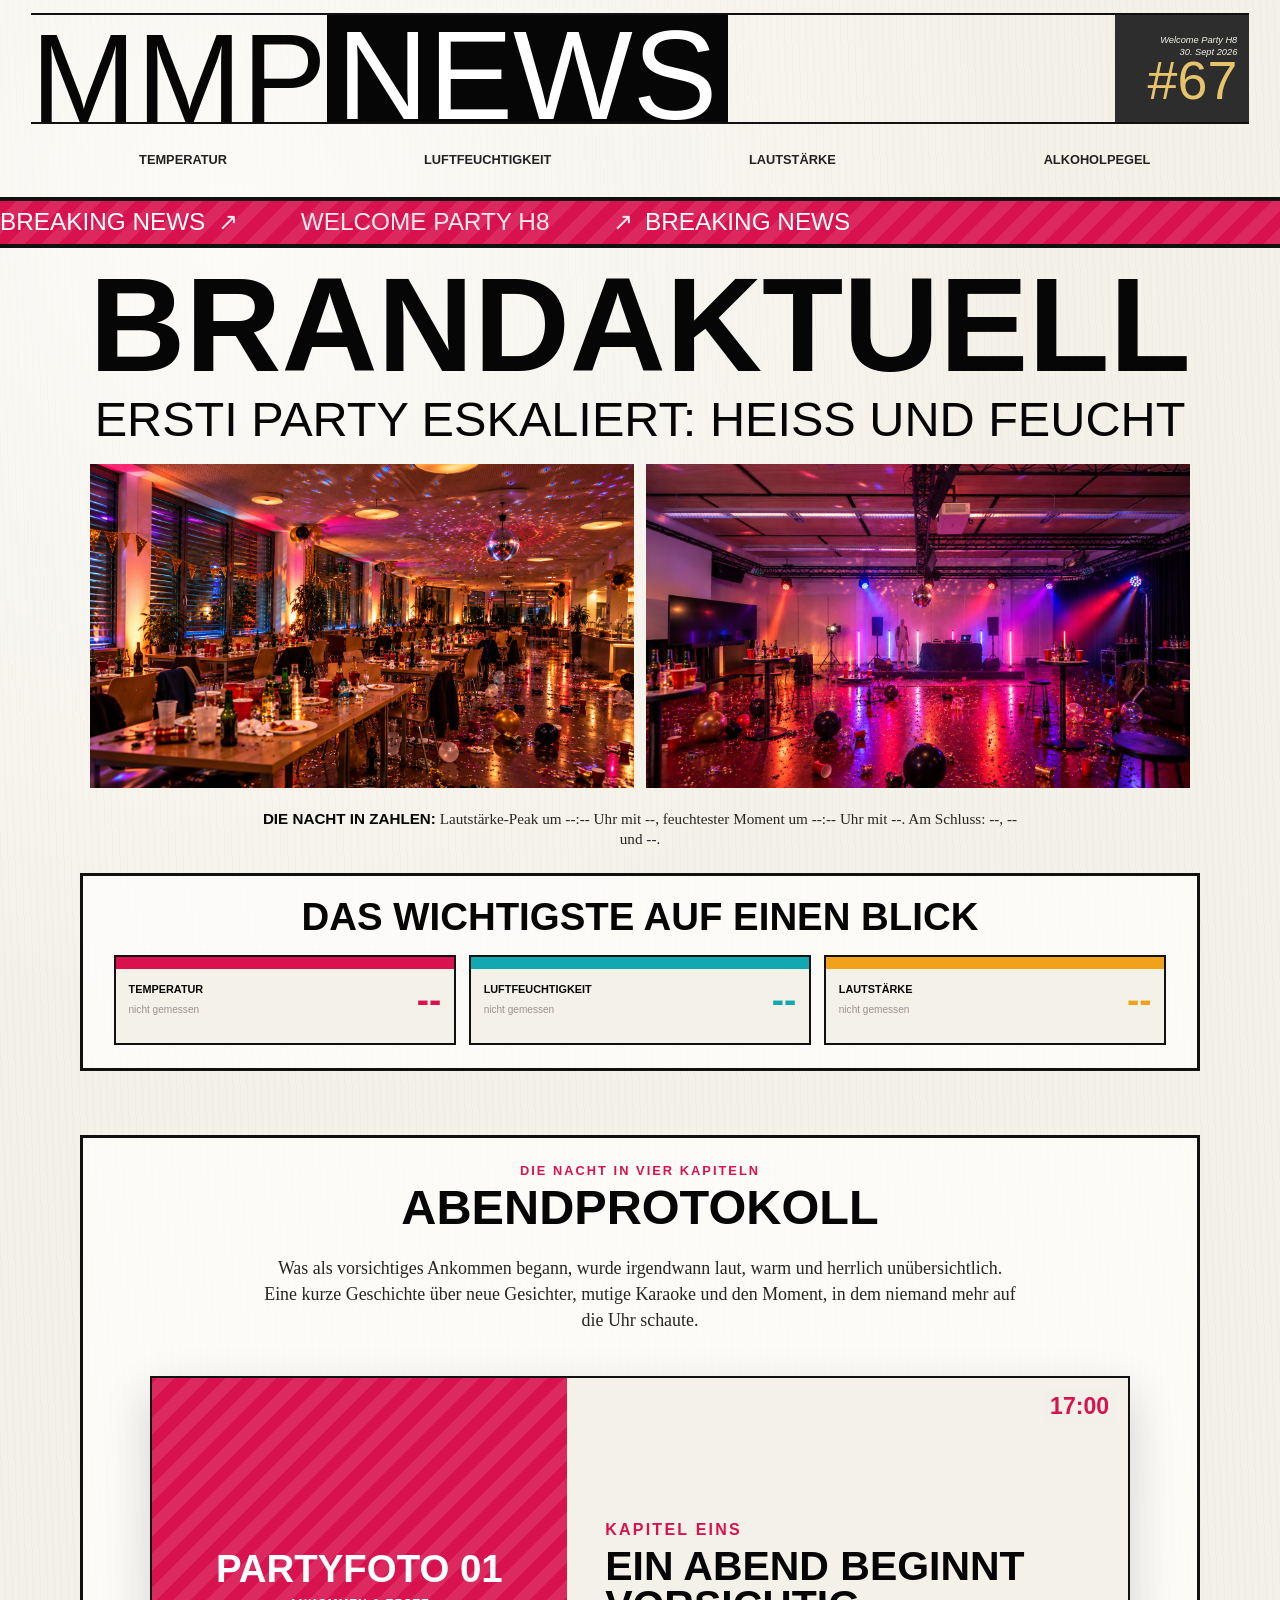
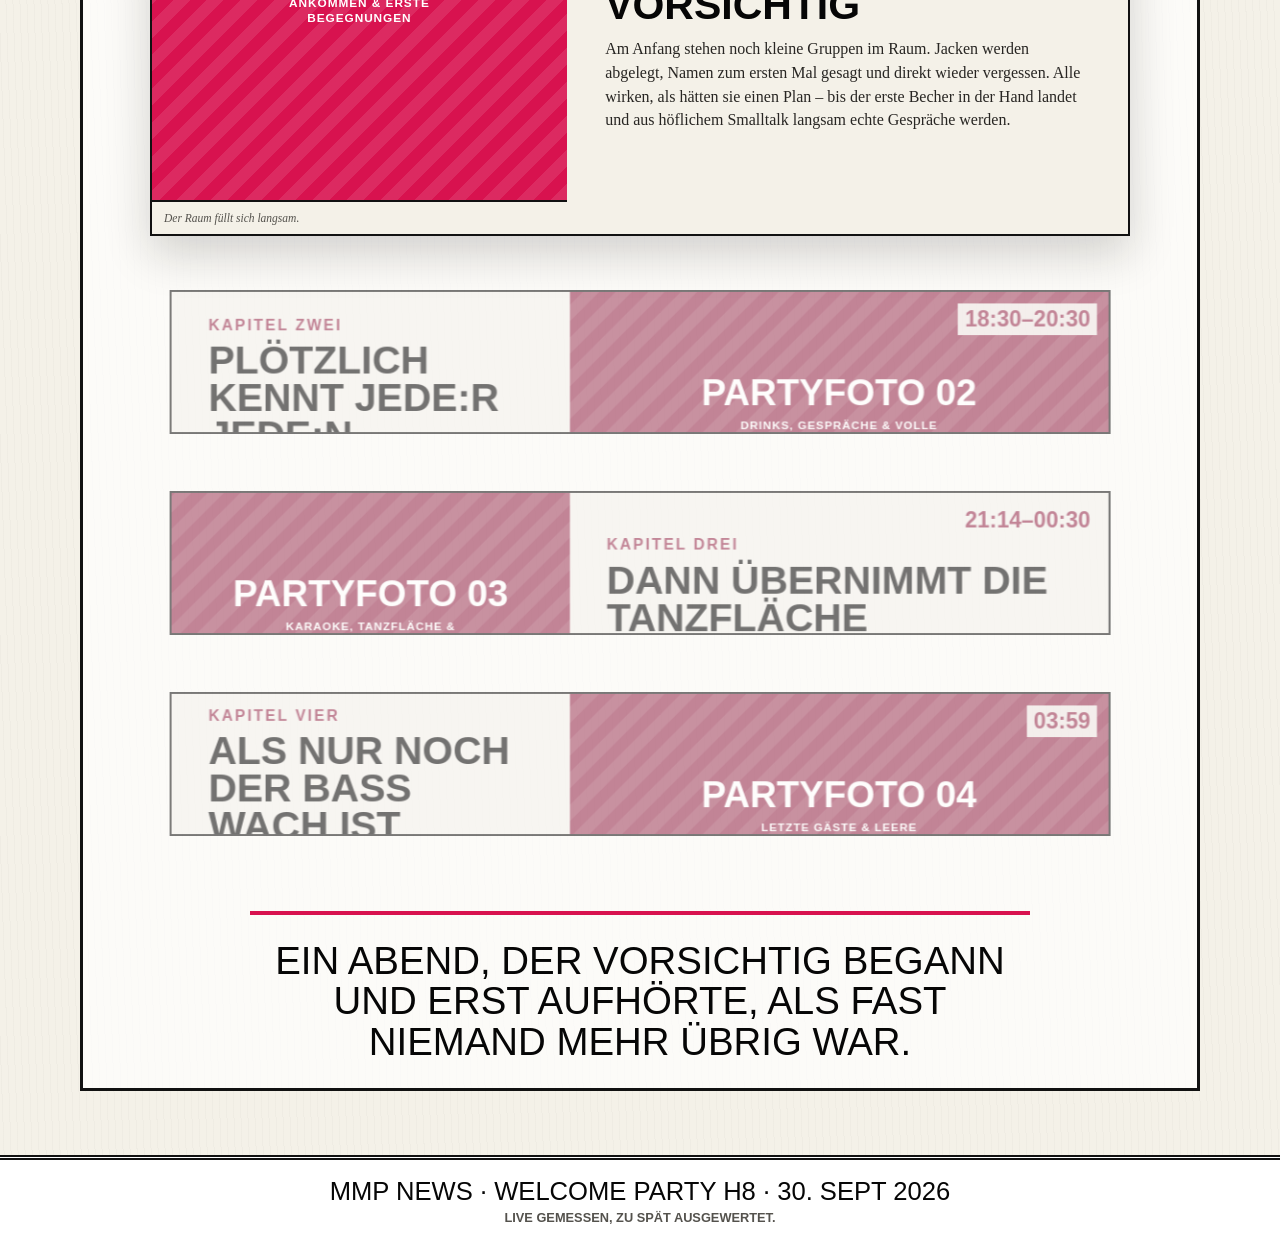
==== commit b20b561a: "Design Startseite" ====
--- a/index.html
+++ b/index.html
@@ -52,84 +52,76 @@
     </section>
 
     <section class="linea-story landing-story" aria-labelledby="linea-story-title">
+        <p class="linea-story-kicker">Die Nacht in vier Kapiteln</p>
         <h2 id="linea-story-title">Abendprotokoll</h2>
+        <p class="linea-story-intro">Was als vorsichtiges Ankommen begann, wurde irgendwann laut, warm und herrlich unübersichtlich. Eine kurze Geschichte über neue Gesichter, mutige Karaoke und den Moment, in dem niemand mehr auf die Uhr schaute.</p>
         <div class="linea-timeline">
             <svg class="linea-route" viewBox="0 0 860 1720" preserveAspectRatio="none" aria-hidden="true">
                 <path class="linea-route-main" d="M428 0 C428 95 178 70 178 190 C178 315 686 250 686 386 C686 515 205 455 205 600 C205 748 668 680 668 830 C668 970 188 905 188 1060 C188 1210 690 1135 690 1295 C690 1445 426 1415 426 1720" />
                 <path class="linea-route-dots" d="M428 0 C428 95 178 70 178 190 C178 315 686 250 686 386 C686 515 205 455 205 600 C205 748 668 680 668 830 C668 970 188 905 188 1060 C188 1210 690 1135 690 1295 C690 1445 426 1415 426 1720" />
             </svg>
             <article class="linea-event">
-                <svg viewBox="0 0 140 120" aria-hidden="true">
-                    <path d="M36 98 V28 h42 v70" />
-                    <circle cx="67" cy="63" r="2.5" />
-                    <path d="M101 76 q-5 -9 2 -16 M96 60 q8 -12 18 0 M104 48 a7 7 0 1 0 0 -14 a7 7 0 1 0 0 14 M101 76 l-14 22 M101 76 l20 22" />
-                </svg>
+                <figure class="story-photo story-photo-placeholder">
+                    <div role="img" aria-label="Platzhalter für ein Foto vom Beginn der Party">
+                        <strong>Partyfoto 01</strong>
+                        <small>Ankommen &amp; erste Begegnungen</small>
+                    </div>
+                    <figcaption>Der Raum füllt sich langsam.</figcaption>
+                </figure>
                 <div>
                     <span>17:00</span>
-                    <h3>Leute trudeln ein</h3>
-                    <p>Alle tun kurz so, als wuessten sie genau, wohin mit Jacke und Becher.</p>
+                    <p class="linea-chapter">Kapitel eins</p>
+                    <h3>Ein Abend beginnt vorsichtig</h3>
+                    <p>Am Anfang stehen noch kleine Gruppen im Raum. Jacken werden abgelegt, Namen zum ersten Mal gesagt und direkt wieder vergessen. Alle wirken, als hätten sie einen Plan – bis der erste Becher in der Hand landet und aus höflichem Smalltalk langsam echte Gespräche werden.</p>
                 </div>
             </article>
             <article class="linea-event">
-                <svg viewBox="0 0 140 120" aria-hidden="true">
-                    <path d="M43 30 q23 6 27 12 q-2 34 -23 44 q-21 -10 -18 -36 q4 -14 14 -20 z M31 63 q15 -5 35 1 M47 86 q-5 18 -13 27 M22 114 q12 -7 24 1" />
-                    <path d="M97 30 q-23 6 -27 12 q2 34 23 44 q21 -10 18 -36 q-4 -14 -14 -20 z M74 63 q15 -5 35 1 M93 86 q5 18 13 27 M94 115 q12 -8 24 -1" />
-                    <path d="M61 27 q-19 -18 -25 -9 M76 27 q19 -18 25 -9 M70 25 a3 3 0 1 0 0 -6 a3 3 0 1 0 0 6 M55 35 a3 3 0 1 0 0 -6 a3 3 0 1 0 0 6 M86 35 a3 3 0 1 0 0 -6 a3 3 0 1 0 0 6" />
-                </svg>
+                <figure class="story-photo story-photo-placeholder">
+                    <div role="img" aria-label="Platzhalter für ein Foto von den ersten Drinks">
+                        <strong>Partyfoto 02</strong>
+                        <small>Drinks, Gespräche &amp; volle Tische</small>
+                    </div>
+                    <figcaption>Aus vielen Gruppen wird eine Party.</figcaption>
+                </figure>
                 <div>
-                    <span>18:30</span>
-                    <h3>Erster Drink</h3>
-                    <p>Die Smalltalk-Maschine springt an. Noch klingt alles nach Orientierungstag.</p>
+                    <span>18:30–20:30</span>
+                    <p class="linea-chapter">Kapitel zwei</p>
+                    <h3>Plötzlich kennt jede:r jede:n</h3>
+                    <p>Die Gespräche werden lauter, die Tische voller und die Wege durch den Raum kürzer. Irgendwo klirrt ein Glas, für eine Sekunde schauen alle hin – danach läuft der Abend einfach weiter. Die anfängliche Zurückhaltung ist verschwunden.</p>
                 </div>
             </article>
             <article class="linea-event">
-                <svg viewBox="0 0 140 120" aria-hidden="true">
-                    <path d="M42 33 h55 l-18 28 q-8 11 -23 8 q-13 -3 -18 -18 z" />
-                    <path d="M61 67 l-18 28 M76 64 l15 31 M34 96 q31 -8 66 0" />
-                    <path d="M58 47 l-15 -12 M73 34 l-6 -16 M91 41 l18 -12 M82 56 l24 8 M48 61 l-19 16" />
-                    <path d="M27 101 q20 8 39 2 q22 -7 47 2 M52 93 q5 -5 11 -1 M84 91 q7 -4 14 1" />
-                </svg>
+                <figure class="story-photo story-photo-placeholder">
+                    <div role="img" aria-label="Platzhalter für ein Foto von der Tanzfläche">
+                        <strong>Partyfoto 03</strong>
+                        <small>Karaoke, Tanzfläche &amp; Eskalation</small>
+                    </div>
+                    <figcaption>Spätestens jetzt singt der ganze Raum.</figcaption>
+                </figure>
                 <div>
-                    <span>19:20</span>
-                    <h3>Glas macht Drama</h3>
-                    <p>Klirr. Eine Sekunde Stille. Dann sagt jemand: “War sicher schon vorher kaputt.”</p>
+                    <span>21:14–00:30</span>
+                    <p class="linea-chapter">Kapitel drei</p>
+                    <h3>Dann übernimmt die Tanzfläche</h3>
+                    <p>Mit der ersten Karaoke-Runde kippt die Stimmung endgültig von gesellig zu legendär. Niemand kennt die zweite Strophe, aber alle kennen den Refrain. Die Luft wird wärmer, die Musik lauter und selbst ein überraschender Backflip fühlt sich plötzlich wie eine völlig vernünftige Idee an.</p>
                 </div>
             </article>
             <article class="linea-event">
-                <svg viewBox="0 0 140 120" aria-hidden="true">
-                    <path d="M70 20 q16 0 16 18 v18 q0 18 -16 18 q-16 0 -16 -18 v-18 q0 -18 16 -18 z" />
-                    <path d="M45 52 q0 31 25 31 q25 0 25 -31 M70 83 v18 M52 101 h36" />
-                    <path d="M91 30 q13 9 13 22 M49 30 q-13 9 -13 22 M61 38 q9 -6 18 0" />
-                </svg>
-                <div>
-                    <span>21:14</span>
-                    <h3>Karaoke-Eskalation</h3>
-                    <p>Keiner kennt die zweite Strophe. Das haelt aber niemanden auf.</p>
-                </div>
-            </article>
-            <article class="linea-event">
-                <svg viewBox="0 0 140 120" aria-hidden="true">
-                    <path d="M36 75 q17 -45 34 -6 q17 -39 34 6 M51 60 q19 -18 38 0 M42 87 q28 16 57 0" />
-                    <path d="M29 31 l24 8 l-18 17 l23 -1 l-12 25 M88 28 l-7 22 l23 -8 l-14 19 l23 4" />
-                </svg>
-                <div>
-                    <span>22:11</span>
-                    <h3>Backflip-Zeit</h3>
-                    <p>Fragwuerdige Idee, ueberraschend solide Landung. Der Raum applaudiert pflichtbewusst.</p>
-                </div>
-            </article>
-            <article class="linea-event">
-                <svg viewBox="0 0 140 120" aria-hidden="true">
-                    <path d="M42 36 q24 -14 45 4 q22 19 5 41 q-18 23 -48 2" />
-                    <path d="M48 83 h-17 M31 83 l12 -12 M31 83 l12 12 M96 42 h25 M113 34 l10 8 l-10 8" />
-                </svg>
+                <figure class="story-photo story-photo-placeholder">
+                    <div role="img" aria-label="Platzhalter für ein Foto vom Ende der Party">
+                        <strong>Partyfoto 04</strong>
+                        <small>Letzte Gäste &amp; leere Tanzfläche</small>
+                    </div>
+                    <figcaption>Der Morgen gewinnt langsam.</figcaption>
+                </figure>
                 <div>
                     <span>03:59</span>
-                    <h3>Abgang in Raten</h3>
-                    <p>Der Bass ist muede, die Leute auch. Nur die Luft bleibt noch ein bisschen da.</p>
+                    <p class="linea-chapter">Kapitel vier</p>
+                    <h3>Als nur noch der Bass wach ist</h3>
+                    <p>Irgendwann werden die Gruppen wieder kleiner. Verabschiedungen dauern länger als geplant, letzte Songs bekommen eine letzte Chance und der Bass klingt selbst schon ein wenig müde. Zurück bleiben leere Becher, schwere Luft und genug Geschichten für den nächsten Morgen.</p>
                 </div>
             </article>
         </div>
+        <p class="linea-story-ending">Ein Abend, der vorsichtig begann und erst aufhörte, als fast niemand mehr übrig war.</p>
     </section>
 
     <footer class="paper-footer" aria-label="Seitenabschluss">
@@ -215,6 +207,7 @@
     const lineaCards = document.querySelectorAll(".linea-event");
     const timeline = document.querySelector(".linea-timeline");
     const routePaths = document.querySelectorAll(".linea-route-main");
+    let focusedCard = lineaCards[0] || null;
     routePaths.forEach((path) => {
         const length = Math.ceil(path.getTotalLength());
         path.dataset.routeLength = length;
@@ -237,9 +230,7 @@
         });
     }, { threshold: 0.35 });
 
-    lineaCards.forEach((card, index) => {
-        card.style.setProperty("--card-tilt", `${index % 2 === 0 ? -0.25 : 0.35}deg`);
-        card.style.transitionDelay = `${Math.min(index * 70, 280)}ms`;
+    lineaCards.forEach((card) => {
         cardObserver.observe(card);
     });
 
@@ -256,11 +247,25 @@
             });
         }
 
+        let nearestCard = null;
+        let shortestDistance = Number.POSITIVE_INFINITY;
+        let focusedDistance = Number.POSITIVE_INFINITY;
+        const focusPoint = window.innerHeight * 0.52;
+
         lineaCards.forEach((card) => {
             const cardRect = card.getBoundingClientRect();
+            const cardCenter = cardRect.top + cardRect.height / 2;
+            const distanceToFocus = Math.abs(cardCenter - focusPoint);
             const drawStart = window.innerHeight * 0.82;
             const drawEnd = window.innerHeight * 0.38;
             const drawProgress = Math.max(0, Math.min((drawStart - cardRect.top) / Math.max(drawStart - drawEnd, 1), 1));
+
+            if (distanceToFocus < shortestDistance) {
+                nearestCard = card;
+                shortestDistance = distanceToFocus;
+            }
+
+            if (card === focusedCard) focusedDistance = distanceToFocus;
 
             card.querySelectorAll("path, circle").forEach((shape) => {
                 const length = Number(shape.dataset.drawLength || 0);
@@ -273,11 +278,29 @@
                 card.classList.remove("is-drawn");
             }
         });
+
+        const switchThreshold = Math.min(80, window.innerHeight * 0.08);
+        if (!focusedCard || (nearestCard !== focusedCard && shortestDistance + switchThreshold < focusedDistance)) {
+            focusedCard = nearestCard;
+        }
+
+        lineaCards.forEach((card) => {
+            card.classList.toggle("is-current", card === focusedCard);
+        });
     };
 
     updateTimelineProgress();
-    window.addEventListener("scroll", updateTimelineProgress, { passive: true });
-    window.addEventListener("resize", updateTimelineProgress);
+    let timelineFrame = null;
+    const requestTimelineUpdate = () => {
+        if (timelineFrame !== null) return;
+        timelineFrame = window.requestAnimationFrame(() => {
+            timelineFrame = null;
+            updateTimelineProgress();
+        });
+    };
+
+    window.addEventListener("scroll", requestTimelineUpdate, { passive: true });
+    window.addEventListener("resize", requestTimelineUpdate);
 </script>
 </body>
 </html>
--- a/css/style.css
+++ b/css/style.css
@@ -178,7 +178,9 @@
     margin-top: clamp(8px, 1vw, 14px);
     border-top: 4px solid var(--rule);
     border-bottom: 4px solid var(--rule);
-    background: var(--magenta);
+    background:
+        repeating-linear-gradient(-45deg, rgba(255, 255, 255, 0.09) 0 12px, transparent 12px 24px),
+        var(--magenta);
     color: #ffffff;
     font-family: "Arial Narrow", Impact, Haettenschweiler, "Arial Black", sans-serif;
     font-size: clamp(1rem, 1.9vw, 2.1rem);
@@ -878,6 +880,26 @@
     text-transform: uppercase;
 }
 
+.linea-story-kicker {
+    margin: 0 0 8px;
+    color: var(--magenta);
+    font-size: clamp(0.72rem, 1vw, 0.9rem);
+    font-weight: 900;
+    letter-spacing: 0.16em;
+    text-align: center;
+    text-transform: uppercase;
+}
+
+.linea-story-intro {
+    max-width: 760px;
+    margin: clamp(16px, 2vw, 26px) auto 0;
+    color: #282623;
+    font-family: Georgia, "Times New Roman", serif;
+    font-size: clamp(1rem, 1.4vw, 1.25rem);
+    line-height: 1.45;
+    text-align: center;
+}
+
 .linea-timeline {
     position: relative;
     display: grid;
@@ -925,8 +947,8 @@
     stroke: var(--blue);
 }
 
-.landing-story .linea-route-main {
-    stroke: var(--magenta);
+.landing-story .linea-route {
+    display: none;
 }
 
 .temperature-page .linea-route-main {
@@ -1013,72 +1035,25 @@
     position: absolute;
     top: 10px;
     right: clamp(12px, 1.5vw, 18px);
-    display: grid;
-    place-items: center;
-    width: clamp(60px, 6.2vw, 76px);
-    aspect-ratio: 1;
+    display: block;
+    width: auto;
     padding: 0;
     margin: 0;
-    border: 3px solid var(--magenta);
-    border-radius: 50%;
-    background: var(--paper);
-    box-shadow: 3px 3px 0 rgba(22, 21, 19, 0.12);
     color: var(--magenta);
     font-family: "Arial Narrow", Impact, Haettenschweiler, "Arial Black", sans-serif;
     font-size: clamp(1.18rem, 1.8vw, 1.7rem);
     font-weight: 900;
     line-height: 1;
     text-align: center;
-}
-
-.linea-event span::before {
-    position: absolute;
-    left: 50%;
-    top: -22px;
-    width: 18px;
-    height: 10px;
-    border: 3px solid var(--magenta);
-    border-radius: 8px;
-    background: var(--paper);
-    content: "";
-    transform: translateX(-50%);
+    white-space: nowrap;
 }
 
 .humidity-page .linea-event span {
-    border-color: var(--blue);
     color: var(--blue);
 }
 
-.humidity-page .linea-event span::before {
-    border-color: var(--blue);
-}
-
-.humidity-page .linea-event span::after {
-    background: var(--blue);
-}
-
 .temperature-page .linea-event span {
-    border-color: var(--red);
     color: var(--red);
-}
-
-.temperature-page .linea-event span::before {
-    border-color: var(--red);
-}
-
-.temperature-page .linea-event span::after {
-    background: var(--red);
-}
-
-.linea-event span::after {
-    position: absolute;
-    left: 50%;
-    top: -10px;
-    width: 6px;
-    height: 7px;
-    background: var(--magenta);
-    content: "";
-    transform: translateX(-50%);
 }
 
 .linea-event h3 {
@@ -1098,6 +1073,166 @@
     font-family: Georgia, "Times New Roman", serif;
     font-size: clamp(0.95rem, 1.2vw, 1.12rem);
     line-height: 1.32;
+}
+
+.landing-story .linea-timeline {
+    gap: clamp(24px, 4vw, 54px);
+    max-width: 980px;
+}
+
+.landing-story .linea-event {
+    grid-template-columns: minmax(230px, 0.85fr) minmax(0, 1.15fr);
+    height: 150px;
+    min-height: 0;
+    padding: 0;
+    overflow: hidden;
+    filter: saturate(0.55);
+    transform: translateY(28px) rotate(var(--card-tilt, 0deg)) scale(0.96);
+    transform-origin: center;
+    transition: height 720ms cubic-bezier(0.22, 1, 0.36, 1), opacity 520ms ease, transform 720ms cubic-bezier(0.22, 1, 0.36, 1), filter 520ms ease, box-shadow 520ms ease;
+    will-change: height, transform, opacity;
+}
+
+.landing-story .linea-event.is-visible {
+    opacity: 0.56;
+    transform: rotate(var(--card-tilt, 0deg)) scale(0.96);
+}
+
+.landing-story .linea-event.is-visible.is-current {
+    z-index: 2;
+    height: clamp(390px, 42vw, 460px);
+    filter: saturate(1);
+    opacity: 1;
+    box-shadow: 0 18px 42px rgba(22, 21, 19, 0.18);
+    transform: rotate(var(--card-tilt, 0deg)) scale(1);
+}
+
+.landing-story .linea-event:nth-of-type(even) .story-photo {
+    order: 2;
+}
+
+.landing-story .linea-event:nth-of-type(even) > div {
+    order: 1;
+}
+
+.landing-story .linea-event > div {
+    position: static;
+    display: flex;
+    flex-direction: column;
+    justify-content: center;
+    min-height: 0;
+    padding: clamp(54px, 6vw, 76px) clamp(20px, 3vw, 40px) clamp(22px, 3vw, 40px);
+}
+
+.landing-story .linea-event span {
+    top: 12px;
+    right: 12px;
+    z-index: 3;
+    padding: 5px 7px;
+    background: rgba(244, 241, 232, 0.94);
+}
+
+.landing-story .linea-event h3 {
+    margin: 6px 0 12px;
+    padding: 0;
+    font-size: clamp(1.75rem, 3.2vw, 3.35rem);
+}
+
+.landing-story .linea-event p {
+    max-width: none;
+    padding: 0;
+    font-size: clamp(0.98rem, 1.25vw, 1.15rem);
+    line-height: 1.48;
+}
+
+.landing-story .linea-chapter {
+    margin: 0;
+    color: var(--magenta);
+    font-family: Arial, Helvetica, sans-serif;
+    font-size: 0.72rem;
+    font-weight: 900;
+    letter-spacing: 0.14em;
+    text-transform: uppercase;
+}
+
+.story-photo {
+    display: grid;
+    grid-template-rows: 1fr auto;
+    align-self: stretch;
+    min-width: 0;
+    margin: 0;
+    background: #e6e1d6;
+}
+
+.story-photo > div,
+.story-photo > img {
+    width: 100%;
+    height: 100%;
+    min-height: 250px;
+    object-fit: cover;
+}
+
+.story-photo > img {
+    display: block;
+}
+
+.story-photo-placeholder > div {
+    display: flex;
+    flex-direction: column;
+    align-items: center;
+    justify-content: center;
+    gap: 8px;
+    padding: 24px;
+    background:
+        repeating-linear-gradient(-45deg, rgba(255, 255, 255, 0.1) 0 12px, transparent 12px 24px),
+        var(--magenta);
+    color: #ffffff;
+    text-align: center;
+}
+
+.story-photo-placeholder strong {
+    font-family: "Arial Narrow", Impact, Haettenschweiler, "Arial Black", sans-serif;
+    font-size: clamp(1.8rem, 3vw, 3rem);
+    line-height: 0.95;
+    text-transform: uppercase;
+}
+
+.story-photo-placeholder small {
+    max-width: 14rem;
+    font-size: 0.74rem;
+    font-weight: 900;
+    letter-spacing: 0.08em;
+    line-height: 1.3;
+    text-transform: uppercase;
+}
+
+.story-photo figcaption {
+    padding: 9px 12px;
+    border-top: 2px solid var(--rule);
+    background: var(--paper);
+    color: var(--muted);
+    font-family: Georgia, "Times New Roman", serif;
+    font-size: 0.72rem;
+    font-style: italic;
+    line-height: 1.25;
+}
+
+.linea-story-ending {
+    max-width: 780px;
+    margin: clamp(34px, 5vw, 68px) auto 0;
+    padding-top: clamp(18px, 2vw, 28px);
+    border-top: 4px solid var(--magenta);
+    font-family: "Arial Narrow", Impact, Haettenschweiler, "Arial Black", sans-serif;
+    font-size: clamp(1.5rem, 3vw, 3rem);
+    line-height: 1.05;
+    text-align: center;
+    text-transform: uppercase;
+}
+
+@media (prefers-reduced-motion: reduce) {
+    .landing-story .linea-event {
+        transition: none;
+    }
 }
 
 .scrolly-steps {
@@ -1913,6 +2048,34 @@
         padding-right: 78px;
     }
 
+    .landing-story .linea-event {
+        grid-template-columns: 1fr;
+        height: 138px;
+    }
+
+    .landing-story .linea-event.is-visible {
+        transform: rotate(var(--card-tilt, 0deg)) scale(0.92);
+    }
+
+    .landing-story .linea-event.is-visible.is-current {
+        height: clamp(610px, 155vw, 690px);
+        transform: rotate(var(--card-tilt, 0deg)) scale(1);
+    }
+
+    .landing-story .linea-event:nth-of-type(even) .story-photo,
+    .landing-story .linea-event:nth-of-type(even) > div {
+        order: initial;
+    }
+
+    .landing-story .linea-event > div {
+        padding: 54px 18px 24px;
+    }
+
+    .story-photo > div,
+    .story-photo > img {
+        min-height: 210px;
+    }
+
 }
 
 @media (min-width: 900px) and (orientation: landscape) {
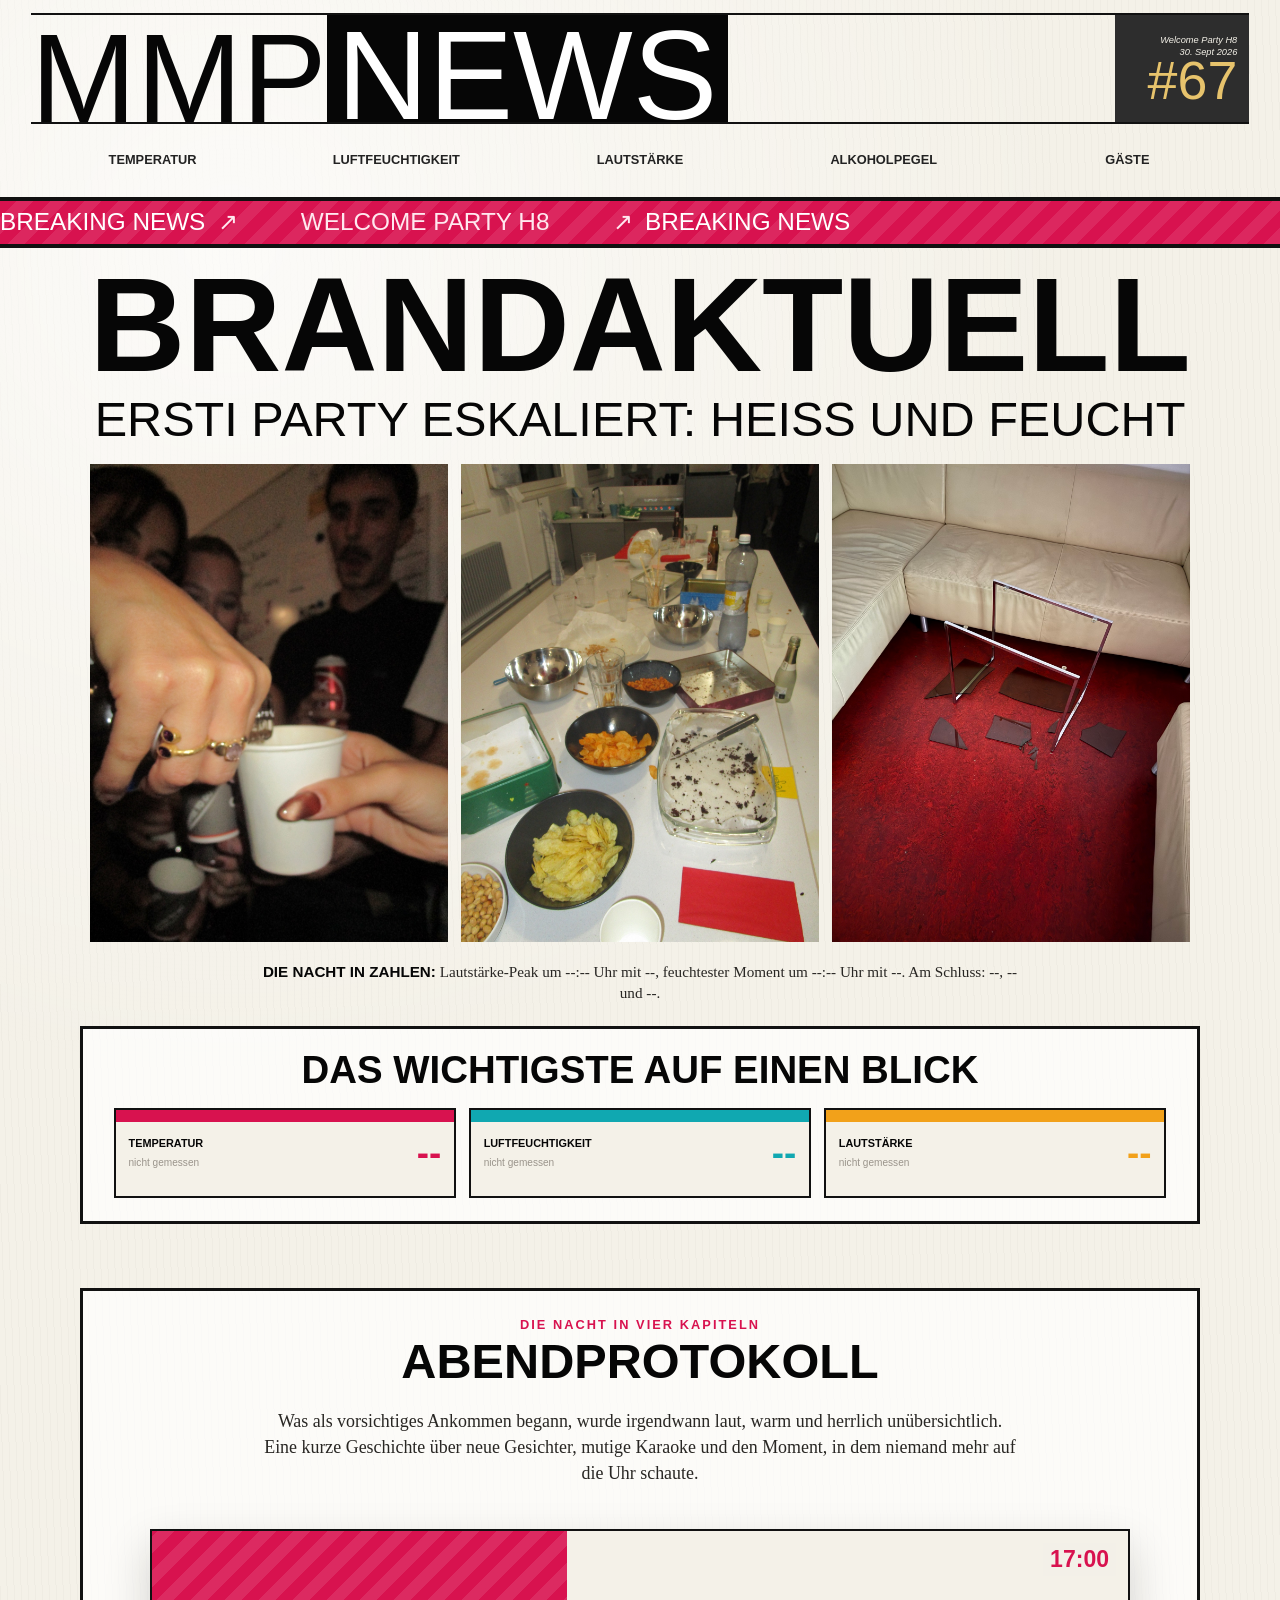
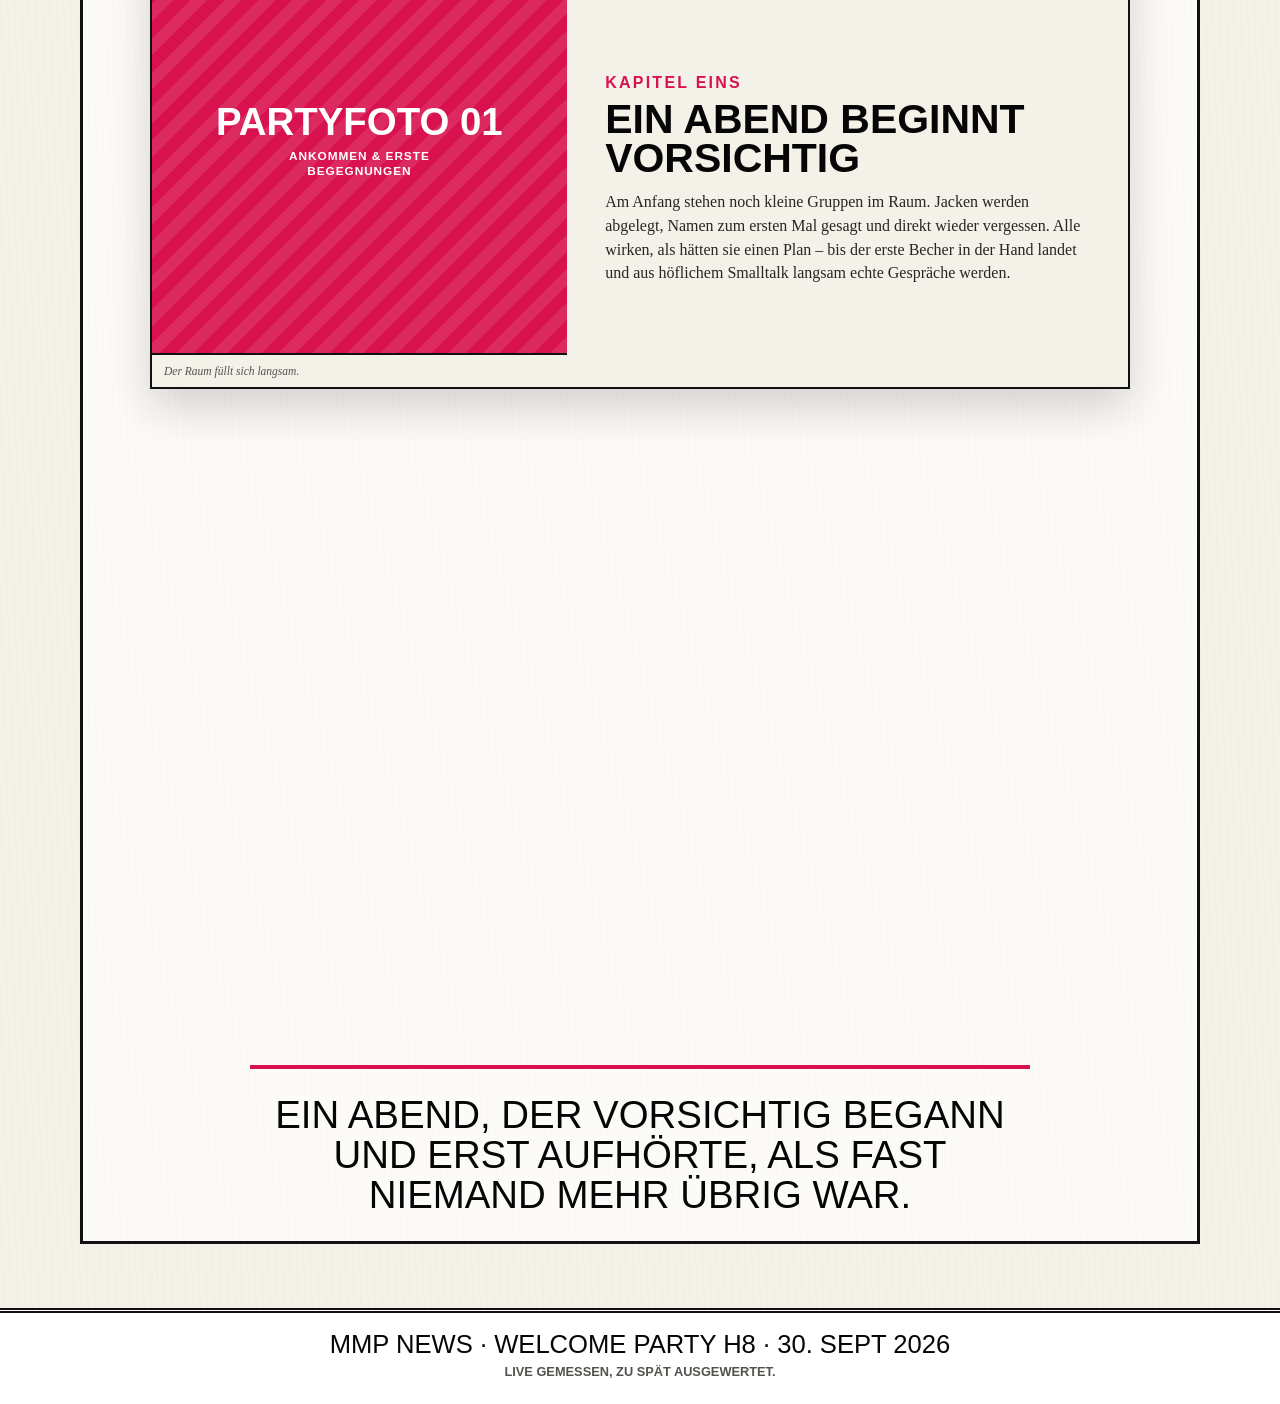
==== commit bf9d9668: "Gäste unterpage" ====
--- a/index.html
+++ b/index.html
@@ -21,6 +21,7 @@
         <a href="humidity.html">Luftfeuchtigkeit</a>
         <a href="noise.html">Lautstärke</a>
         <a href="alcohol.html">Alkoholpegel</a>
+        <a href="guests.html">Gäste</a>
     </nav>
 
     <div class="news-strip" aria-hidden="true">
@@ -36,10 +37,13 @@
 
         <div class="scene-grid" aria-label="Stimmungsbilder der Party">
             <figure class="scene">
-                <img src="assets/brandaktuell-mensa.png" alt="Festlich beleuchteter Partyraum nach der Feier">
+                <img src="assets/IMG_1451.jpg" alt="Partygäste beim Einschenken eines Getränks">
             </figure>
             <figure class="scene">
-                <img src="assets/brandaktuell-dancefloor.png" alt="Bunte Tanzfläche mit Partylicht und Konfetti">
+                <img src="assets/IMG_1457.jpg" alt="Buffettisch nach der Party">
+            </figure>
+            <figure class="scene">
+                <img src="assets/IMG_2385.jpg" alt="Zerbrochener Glastisch neben einem Sofa">
             </figure>
         </div>
 
@@ -187,11 +191,11 @@
 
     document.getElementById("metric-grid").innerHTML = metricConfig.map((metric) => {
         const values = valuesFor(metric.key);
-        const latest = latestMetricValue(metric.key);
+        const peak = strongestFor(metric.key);
         return `<a class="metric-card ${metric.accent}" id="${metric.id}" href="${metric.href}" aria-label="${metric.label} öffnen">
             <div class="metric-label">${metric.label}</div>
-            <strong>${format(latest, metric.digits, metric.unit)}</strong>
-            <span class="metric-note">${values.length ? "letzter Messwert" : "nicht gemessen"}</span>
+            <strong>${format(peak?.value, metric.digits, metric.unit)}</strong>
+            <span class="metric-note">${values.length ? "Peak" : "nicht gemessen"}</span>
         </a>`;
     }).join("");
 
--- a/css/style.css
+++ b/css/style.css
@@ -153,7 +153,7 @@
     position: relative;
     z-index: 1;
     display: grid;
-    grid-template-columns: repeat(4, 1fr);
+    grid-template-columns: repeat(5, 1fr);
     padding-inline: clamp(18px, 2.4vw, 34px);
     border-bottom: 0;
     color: #222222;
@@ -271,10 +271,18 @@
     text-transform: uppercase;
 }
 
+.subpage .hero {
+    padding-bottom: clamp(6px, 1vw, 14px);
+}
+
+.subpage .lead {
+    margin-bottom: 0;
+}
+
 .scene-grid {
     position: relative;
     display: grid;
-    grid-template-columns: 1fr 1fr;
+    grid-template-columns: repeat(3, minmax(0, 1fr));
     gap: clamp(10px, 1vw, 16px);
     width: min(100%, 1100px);
     margin: 0 auto;
@@ -1295,22 +1303,25 @@
 }
 
 .temperature-page .temperature-finder,
-.noise-page .temperature-finder {
+.noise-page .temperature-finder,
+.humidity-page .temperature-finder {
     width: min(1120px, calc(100% - clamp(24px, 5vw, 68px)));
-    margin: clamp(30px, 5vw, 78px) auto 0;
+    margin: clamp(18px, 3vw, 46px) auto 0;
     border: 3px solid var(--rule);
     background: rgba(255, 255, 255, 0.72);
 }
 
 .thermometer-panel,
 .volume-panel,
+.humidity-panel,
 .temperature-result {
     min-width: 0;
     padding: clamp(22px, 3vw, 48px);
 }
 
 .thermometer-panel,
-.volume-panel {
+.volume-panel,
+.humidity-panel {
     border-right: 2px solid var(--rule);
     text-align: center;
 }
@@ -1326,6 +1337,7 @@
 
 .thermometer-panel h2,
 .volume-panel h2,
+.humidity-panel h2,
 .temperature-result h2 {
     margin: 0;
     font-family: "Arial Narrow", Impact, Haettenschweiler, "Arial Black", sans-serif;
@@ -1453,6 +1465,131 @@
     color: var(--orange);
 }
 
+.humidity-page .temperature-kicker,
+.humidity-selection {
+    color: var(--blue);
+}
+
+.humidity-control {
+    --humidity-level: 0.5;
+    --wiper-x: 50%;
+    position: relative;
+    width: min(340px, 100%);
+    aspect-ratio: 1.15;
+    margin: clamp(26px, 4vw, 48px) auto 18px;
+    cursor: ew-resize;
+    touch-action: none;
+}
+
+.humidity-window {
+    position: absolute;
+    inset: 0;
+    overflow: hidden;
+    border: 5px solid var(--rule);
+    background:
+        linear-gradient(145deg, rgba(255, 255, 255, 0.85), rgba(22, 171, 181, 0.28)),
+        var(--paper);
+    box-shadow:
+        inset 0 0 0 8px rgba(255, 255, 255, 0.58),
+        7px 7px 0 rgba(22, 21, 19, 0.12);
+    pointer-events: none;
+}
+
+.humidity-window-scene {
+    position: absolute;
+    inset: 10px;
+    overflow: hidden;
+    filter: blur(calc(var(--humidity-level) * 10px));
+    transform: scale(calc(1 + var(--humidity-level) * 0.035));
+    transition: filter 140ms ease, transform 140ms ease;
+}
+
+.humidity-window-scene img {
+    display: block;
+    width: 100%;
+    height: 100%;
+    object-fit: cover;
+    object-position: center;
+}
+
+.humidity-window::before,
+.humidity-window::after {
+    position: absolute;
+    z-index: 3;
+    background: var(--rule);
+    content: "";
+}
+
+.humidity-window::before {
+    top: 0;
+    bottom: 0;
+    left: 50%;
+    width: 4px;
+}
+
+.humidity-window::after {
+    top: 50%;
+    right: 0;
+    left: 0;
+    height: 4px;
+}
+
+.humidity-fog {
+    position: absolute;
+    inset: 0;
+    z-index: 1;
+    background:
+        linear-gradient(rgba(205, 231, 240, 0.16), rgba(176, 216, 231, 0.22)),
+        url("../assets/condensation-overlay.png") center / cover no-repeat;
+    backdrop-filter: blur(calc(var(--humidity-level) * 5px));
+    opacity: calc(0.08 + var(--humidity-level) * 0.92);
+    transition: opacity 140ms ease, backdrop-filter 140ms ease;
+}
+
+.humidity-wiper {
+    position: absolute;
+    z-index: 4;
+    top: 7%;
+    bottom: 7%;
+    left: var(--wiper-x);
+    width: 10px;
+    border: 2px solid var(--rule);
+    border-radius: 6px;
+    background: var(--blue);
+    box-shadow: -13px 0 18px 7px rgba(255, 255, 255, 0.5);
+    transform: translateX(-50%);
+    transition: left 100ms ease-out;
+}
+
+.humidity-wiper::after {
+    position: absolute;
+    top: 50%;
+    left: 50%;
+    width: 32px;
+    height: 32px;
+    border: 3px solid var(--rule);
+    border-radius: 50%;
+    background: var(--paper);
+    content: "";
+    transform: translate(-50%, -50%);
+}
+
+.humidity-slider {
+    position: absolute;
+    z-index: 5;
+    inset: 0;
+    width: 100%;
+    height: 100%;
+    margin: 0;
+    cursor: ew-resize;
+    opacity: 0;
+}
+
+.humidity-control:focus-within .humidity-window {
+    outline: 3px solid var(--blue);
+    outline-offset: 5px;
+}
+
 .volume-control {
     position: relative;
     width: min(300px, 100%);
@@ -1577,7 +1714,8 @@
 }
 
 .temperature-page .temperature-timeline,
-.noise-page .temperature-timeline {
+.noise-page .temperature-timeline,
+.humidity-page .temperature-timeline {
     box-shadow: none;
 }
 
@@ -1672,6 +1810,17 @@
     background: #a35d05;
 }
 
+.humidity-page .humidity-period {
+    background: var(--blue);
+    box-shadow: 0 0 0 0 rgba(22, 171, 181, 0.5);
+    animation-name: humidityPulse;
+}
+
+.humidity-page .humidity-period:hover,
+.humidity-page .humidity-period:focus-visible {
+    background: #087783;
+}
+
 @keyframes temperaturePulse {
     0%,
     100% {
@@ -1696,6 +1845,20 @@
     50% {
         opacity: 1;
         box-shadow: 0 0 0 5px rgba(241, 92, 39, 0);
+        transform: scaleY(1);
+    }
+}
+
+@keyframes humidityPulse {
+    0%,
+    100% {
+        opacity: 0.72;
+        box-shadow: 0 0 0 0 rgba(22, 171, 181, 0.42);
+        transform: scaleY(0.82);
+    }
+    50% {
+        opacity: 1;
+        box-shadow: 0 0 0 5px rgba(22, 171, 181, 0);
         transform: scaleY(1);
     }
 }
@@ -1730,6 +1893,11 @@
     box-shadow: 3px 3px 0 rgba(22, 21, 19, 0.16);
 }
 
+.humidity-page .temperature-period-tooltip {
+    background: #bfecef;
+    box-shadow: 3px 3px 0 rgba(22, 21, 19, 0.16);
+}
+
 .temperature-period-tooltip strong,
 .temperature-period-tooltip span {
     display: block;
@@ -1753,6 +1921,235 @@
     font-family: Georgia, "Times New Roman", serif;
     font-size: 0.82rem;
     line-height: 1.25;
+}
+
+.guest-finder {
+    display: grid;
+    grid-template-columns: 1fr;
+    width: min(1120px, calc(100% - clamp(24px, 5vw, 68px)));
+    margin: clamp(18px, 3vw, 46px) auto 0;
+    border: 3px solid var(--rule);
+    background: rgba(255, 255, 255, 0.72);
+}
+
+.guest-result {
+    min-width: 0;
+    padding: clamp(18px, 2.4vw, 34px);
+}
+
+.guest-kicker {
+    margin: 0 0 8px;
+    color: var(--green);
+    font-size: clamp(0.68rem, 1vw, 0.86rem);
+    font-weight: 900;
+    letter-spacing: 0.08em;
+    text-transform: uppercase;
+}
+
+.guest-result h2 {
+    margin: 0;
+    font-family: "Arial Narrow", Impact, Haettenschweiler, "Arial Black", sans-serif;
+    font-size: clamp(1.8rem, 3.3vw, 3.6rem);
+    line-height: 0.92;
+    text-transform: uppercase;
+}
+
+.guest-result {
+    position: relative;
+}
+
+.guest-chart {
+    position: relative;
+    margin-top: clamp(18px, 2vw, 28px);
+    padding: 8px;
+    border: 2px solid var(--rule);
+    background: var(--paper);
+}
+
+.guest-chart svg {
+    display: block;
+    width: 100%;
+    height: auto;
+    aspect-ratio: 760 / 300;
+    cursor: crosshair;
+}
+
+.guest-chart-grid {
+    stroke: rgba(22, 21, 19, 0.16);
+    stroke-width: 1.5;
+    vector-effect: non-scaling-stroke;
+}
+
+.guest-chart-axis,
+.guest-chart-time,
+.guest-chart-note {
+    fill: var(--muted);
+    font-family: Arial, Helvetica, sans-serif;
+    font-size: 11px;
+    font-weight: 900;
+}
+
+.guest-chart-note {
+    fill: var(--magenta);
+    font-size: 10px;
+}
+
+.guest-chart-missing-zone {
+    fill: rgba(22, 21, 19, 0.08);
+    stroke: var(--muted);
+    stroke-dasharray: 5 6;
+    opacity: 0.18;
+}
+
+.guest-chart-cut {
+    stroke: var(--magenta);
+    stroke-dasharray: 5 6;
+    stroke-width: 2;
+    vector-effect: non-scaling-stroke;
+}
+
+.guest-chart-arrow {
+    fill: none;
+    stroke: var(--magenta);
+    stroke-width: 3;
+    vector-effect: non-scaling-stroke;
+}
+
+#guest-arrowhead path {
+    fill: var(--magenta);
+}
+
+.guest-chart-line {
+    fill: none;
+    stroke-width: 5;
+    stroke-linecap: round;
+    stroke-linejoin: round;
+    vector-effect: non-scaling-stroke;
+}
+
+.guest-chart-line.is-counted { stroke: var(--green); }
+.guest-chart-line.is-corrected { stroke: var(--green); }
+
+.guest-chart-point {
+    fill: var(--paper);
+    stroke: var(--green);
+    stroke-width: 3;
+    vector-effect: non-scaling-stroke;
+}
+
+.guest-chart-point.is-doubled {
+    stroke: var(--magenta);
+}
+
+.guest-chart-question {
+    fill: var(--muted);
+    font-family: "Arial Narrow", Impact, Haettenschweiler, "Arial Black", sans-serif;
+    font-size: 24px;
+    font-weight: 900;
+    opacity: 0.58;
+    text-anchor: middle;
+}
+
+.guest-chart-guide {
+    stroke: var(--ink);
+    stroke-dasharray: 5 7;
+    stroke-width: 2;
+    opacity: 0.45;
+    vector-effect: non-scaling-stroke;
+}
+
+.guest-chart-key {
+    display: flex;
+    flex-wrap: wrap;
+    justify-content: center;
+    gap: 14px;
+    margin-top: 12px;
+    font-size: 0.62rem;
+    font-weight: 900;
+    text-transform: uppercase;
+}
+
+.guest-chart-key span::before {
+    display: inline-block;
+    width: 18px;
+    margin-right: 6px;
+    border-top: 5px solid currentColor;
+    content: "";
+    vertical-align: middle;
+}
+
+.guest-chart-key .counted { color: var(--green); }
+.guest-chart-key .corrected { color: var(--magenta); }
+.guest-chart-key .missing { color: var(--muted); }
+.guest-chart-key .missing::before { border-top-style: dashed; }
+
+.guest-tooltip {
+    position: absolute;
+    z-index: 6;
+    width: min(260px, calc(100% - 24px));
+    padding: 12px 14px;
+    border: 2px solid var(--rule);
+    background: #c9efd9;
+    box-shadow: 4px 4px 0 rgba(22, 21, 19, 0.16);
+    pointer-events: none;
+    transform: translate(-50%, -100%);
+}
+
+.guest-tooltip strong,
+.guest-tooltip span {
+    display: block;
+}
+
+.guest-tooltip strong {
+    font-family: "Arial Narrow", Impact, Haettenschweiler, "Arial Black", sans-serif;
+    font-size: 1.3rem;
+    line-height: 1;
+}
+
+.guest-tooltip span {
+    margin-top: 3px;
+    font-size: 0.68rem;
+    font-weight: 900;
+    text-transform: uppercase;
+}
+
+.guest-tooltip p {
+    margin: 8px 0 0;
+    font-family: Georgia, "Times New Roman", serif;
+    font-size: 0.82rem;
+    line-height: 1.25;
+}
+
+.guest-overview {
+    margin-top: clamp(30px, 5vw, 78px);
+}
+
+.guest-metric {
+    --accent: var(--green);
+}
+
+.guest-story {
+    max-width: 820px;
+    margin: clamp(22px, 3vw, 40px) auto 0;
+    font-family: Georgia, "Times New Roman", serif;
+    font-size: clamp(1rem, 1.35vw, 1.22rem);
+    line-height: 1.5;
+}
+
+.guest-story p {
+    margin: 0 0 1em;
+}
+
+.guest-story blockquote {
+    margin: 1.4em 0 0;
+    padding: 14px 18px;
+    border-left: 10px solid var(--green);
+    background: var(--paper);
+    font-family: "Arial Narrow", Impact, Haettenschweiler, "Arial Black", sans-serif;
+    font-size: clamp(1.35rem, 2.4vw, 2.4rem);
+    font-style: normal;
+    line-height: 1.05;
+    text-transform: uppercase;
 }
 
 .alcohol-error {
@@ -1768,7 +2165,7 @@
 
 .alcohol-error-banner {
     width: min(1120px, calc(100% - clamp(24px, 5vw, 68px)));
-    margin: clamp(30px, 5vw, 78px) auto 0;
+    margin: clamp(18px, 3vw, 46px) auto 0;
     padding: clamp(16px, 2vw, 28px);
     border: 3px solid var(--rule);
     background:
@@ -1941,7 +2338,7 @@
 
     .topic-nav {
         overflow-x: auto;
-        grid-template-columns: repeat(4, minmax(112px, 1fr));
+        grid-template-columns: repeat(5, minmax(112px, 1fr));
     }
 
     .scrolly {
@@ -1973,6 +2370,18 @@
         grid-template-columns: 1fr;
     }
 
+    .guest-finder {
+        grid-template-columns: 1fr;
+    }
+
+    .guest-result {
+        padding-inline: 14px;
+    }
+
+    .guest-chart {
+        padding-inline: 9px;
+    }
+
     .alcohol-error {
         grid-template-columns: 1fr;
     }
@@ -1991,9 +2400,14 @@
     }
 
     .thermometer-panel,
-    .volume-panel {
+    .volume-panel,
+    .humidity-panel {
         border-right: 0;
         border-bottom: 2px solid var(--rule);
+    }
+
+    .humidity-control {
+        width: min(290px, 100%);
     }
 
     .volume-control {
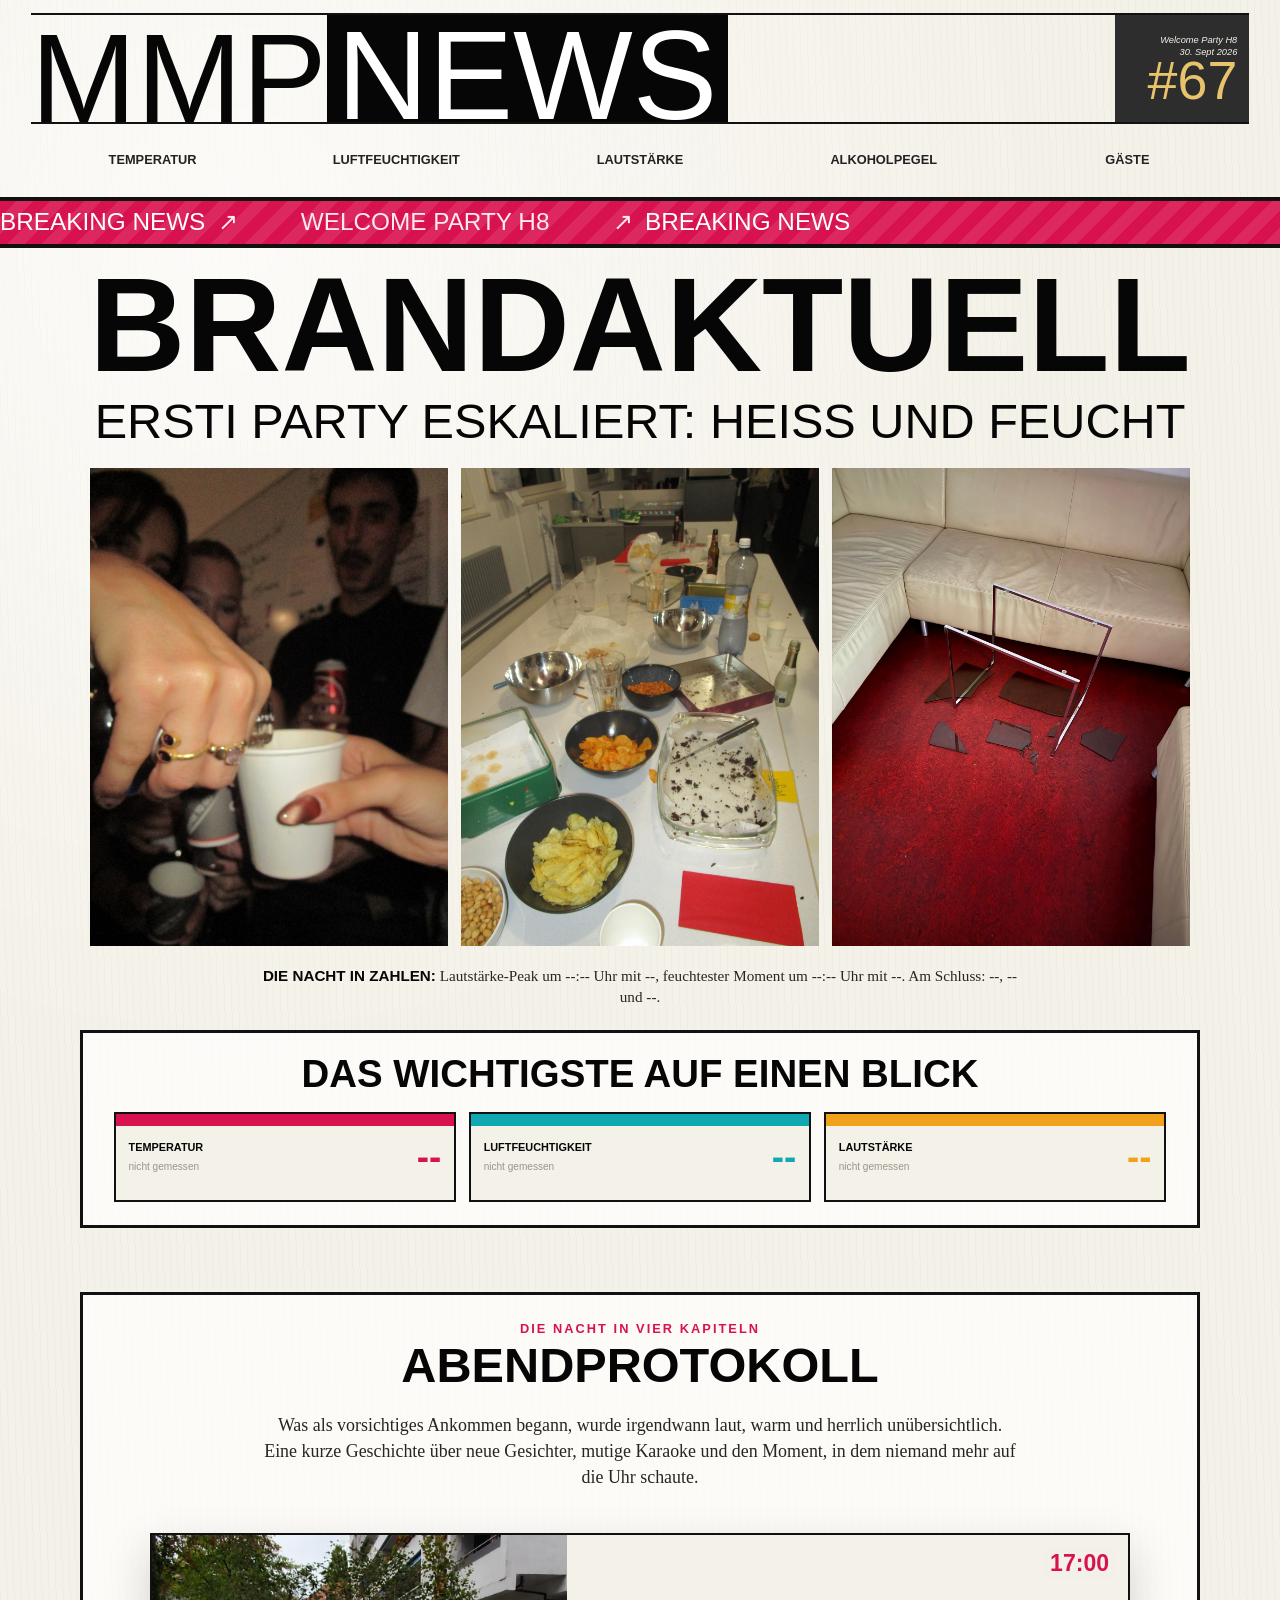
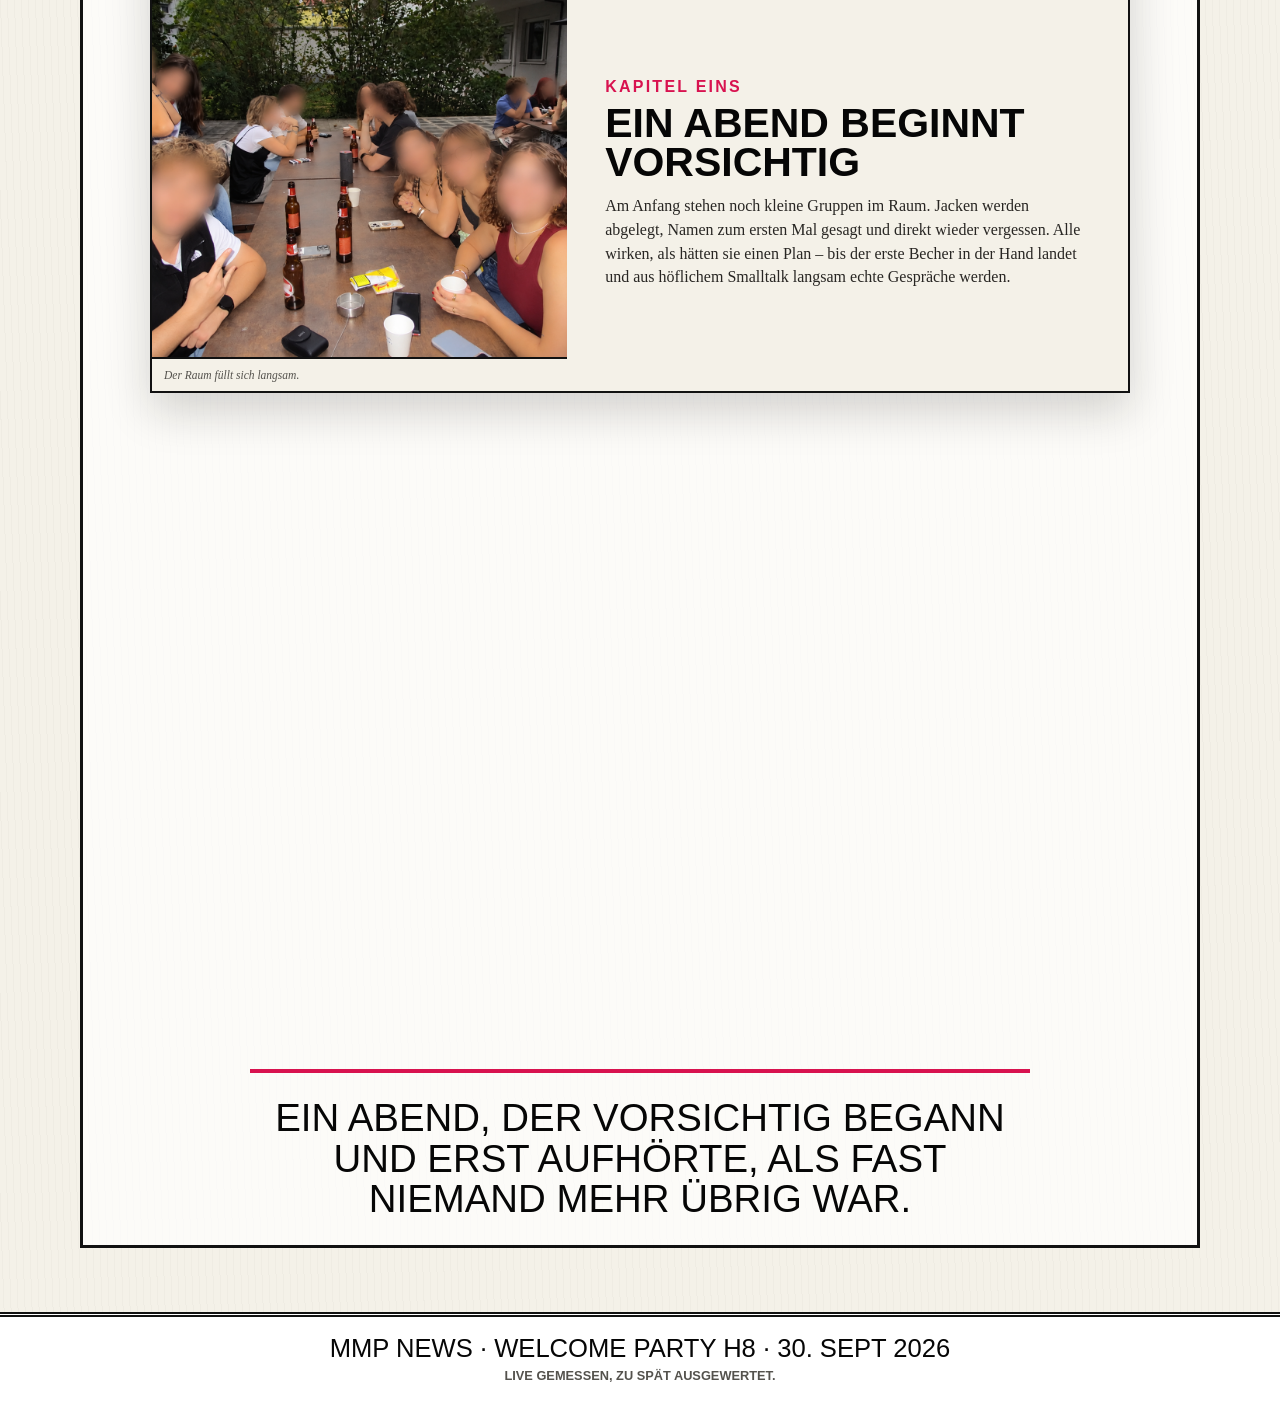
==== commit 9fea5d4d: "bilder hinzugefügt" ====
--- a/index.html
+++ b/index.html
@@ -65,11 +65,8 @@
                 <path class="linea-route-dots" d="M428 0 C428 95 178 70 178 190 C178 315 686 250 686 386 C686 515 205 455 205 600 C205 748 668 680 668 830 C668 970 188 905 188 1060 C188 1210 690 1135 690 1295 C690 1445 426 1415 426 1720" />
             </svg>
             <article class="linea-event">
-                <figure class="story-photo story-photo-placeholder">
-                    <div role="img" aria-label="Platzhalter für ein Foto vom Beginn der Party">
-                        <strong>Partyfoto 01</strong>
-                        <small>Ankommen &amp; erste Begegnungen</small>
-                    </div>
+                <figure class="story-photo">
+                    <img src="assets/partyfoto-01.png" alt="Foto vom Beginn der Party">
                     <figcaption>Der Raum füllt sich langsam.</figcaption>
                 </figure>
                 <div>
@@ -80,11 +77,8 @@
                 </div>
             </article>
             <article class="linea-event">
-                <figure class="story-photo story-photo-placeholder">
-                    <div role="img" aria-label="Platzhalter für ein Foto von den ersten Drinks">
-                        <strong>Partyfoto 02</strong>
-                        <small>Drinks, Gespräche &amp; volle Tische</small>
-                    </div>
+                <figure class="story-photo">
+                    <img src="assets/partyfoto-02.png" alt="Foto von den ersten Drinks">
                     <figcaption>Aus vielen Gruppen wird eine Party.</figcaption>
                 </figure>
                 <div>
@@ -95,11 +89,8 @@
                 </div>
             </article>
             <article class="linea-event">
-                <figure class="story-photo story-photo-placeholder">
-                    <div role="img" aria-label="Platzhalter für ein Foto von der Tanzfläche">
-                        <strong>Partyfoto 03</strong>
-                        <small>Karaoke, Tanzfläche &amp; Eskalation</small>
-                    </div>
+                <figure class="story-photo">
+                    <img src="assets/partyfoto-03.png" alt="Foto von der Tanzfläche">
                     <figcaption>Spätestens jetzt singt der ganze Raum.</figcaption>
                 </figure>
                 <div>
@@ -110,11 +101,8 @@
                 </div>
             </article>
             <article class="linea-event">
-                <figure class="story-photo story-photo-placeholder">
-                    <div role="img" aria-label="Platzhalter für ein Foto vom Ende der Party">
-                        <strong>Partyfoto 04</strong>
-                        <small>Letzte Gäste &amp; leere Tanzfläche</small>
-                    </div>
+                <figure class="story-photo">
+                    <img src="assets/partyfoto-04.png" alt="Foto vom Ende der Party">
                     <figcaption>Der Morgen gewinnt langsam.</figcaption>
                 </figure>
                 <div>
--- a/css/style.css
+++ b/css/style.css
@@ -267,7 +267,7 @@
     margin: 0 0 clamp(14px, 1.8vw, 24px);
     font-family: Impact, Haettenschweiler, "Arial Black", sans-serif;
     font-size: clamp(1.85rem, 3.7vw, 4.2rem);
-    line-height: 0.9;
+    line-height: 0.98;
     text-transform: uppercase;
 }
 
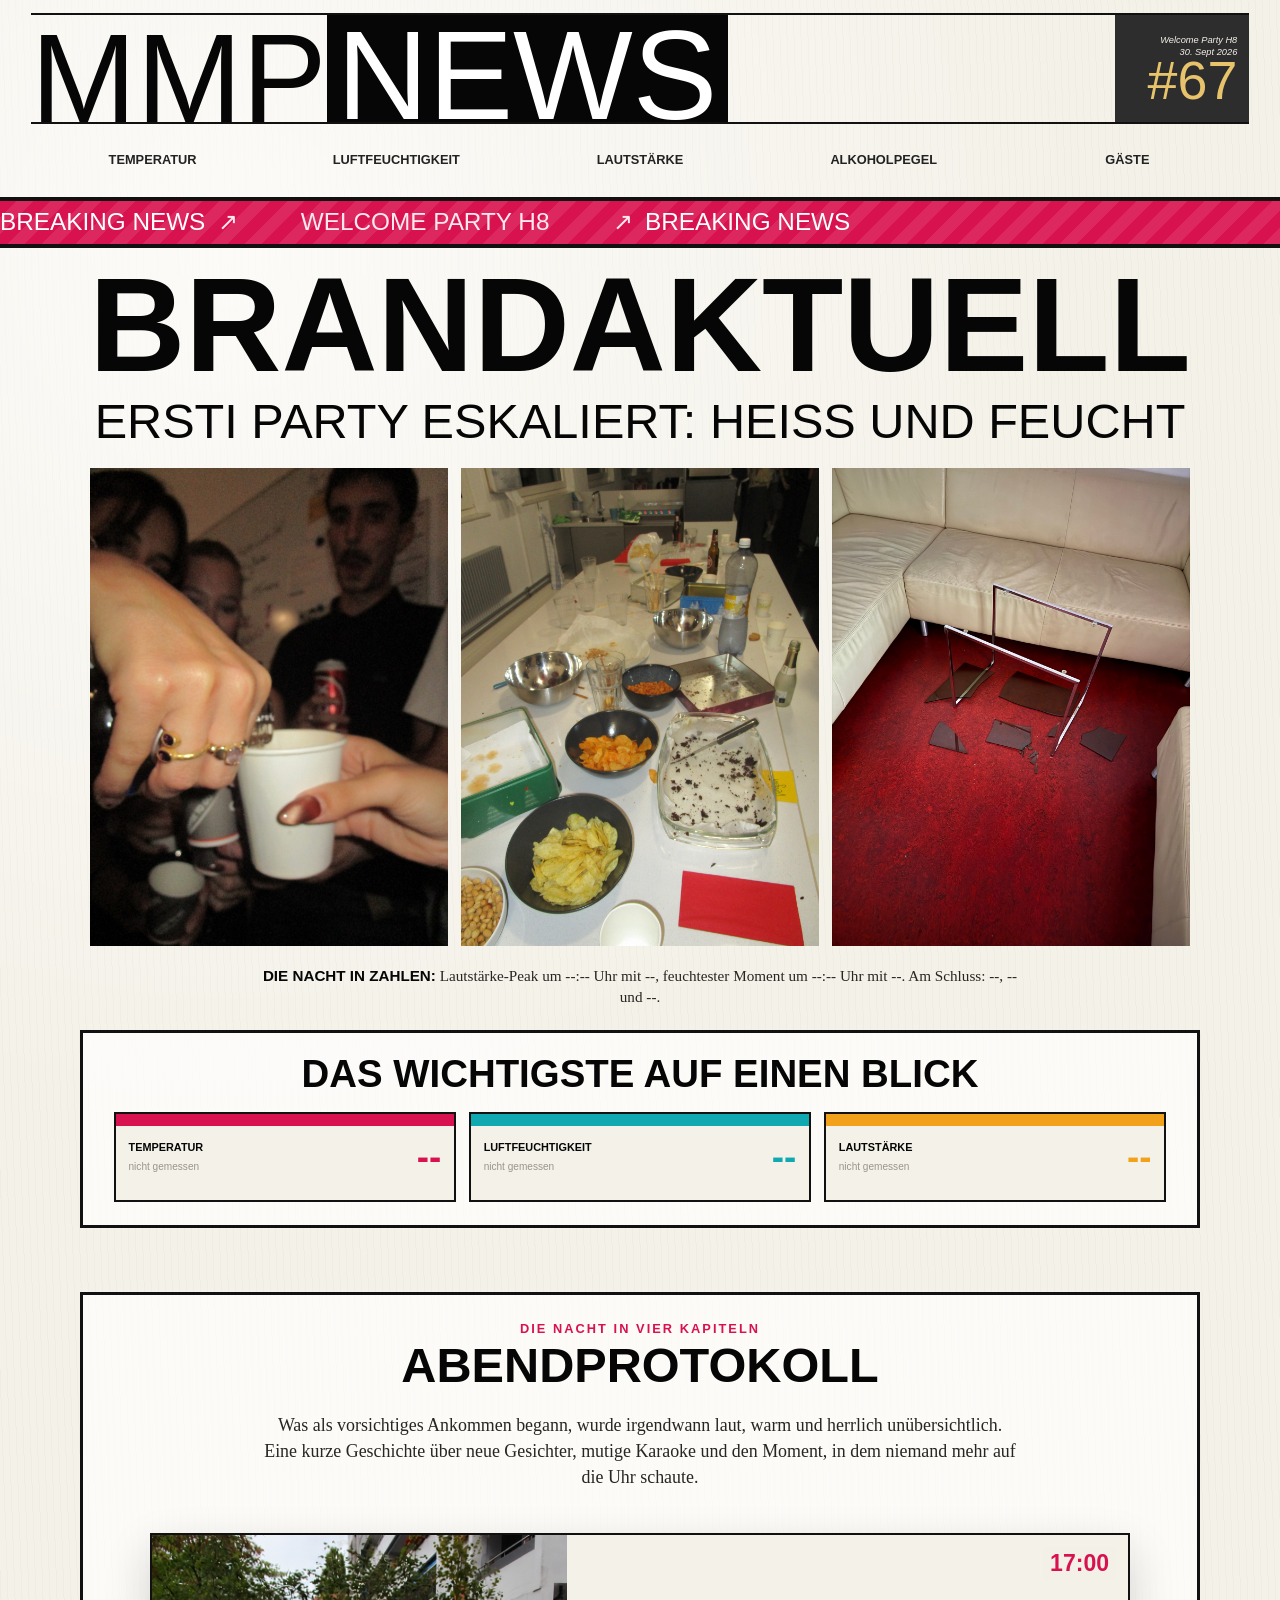
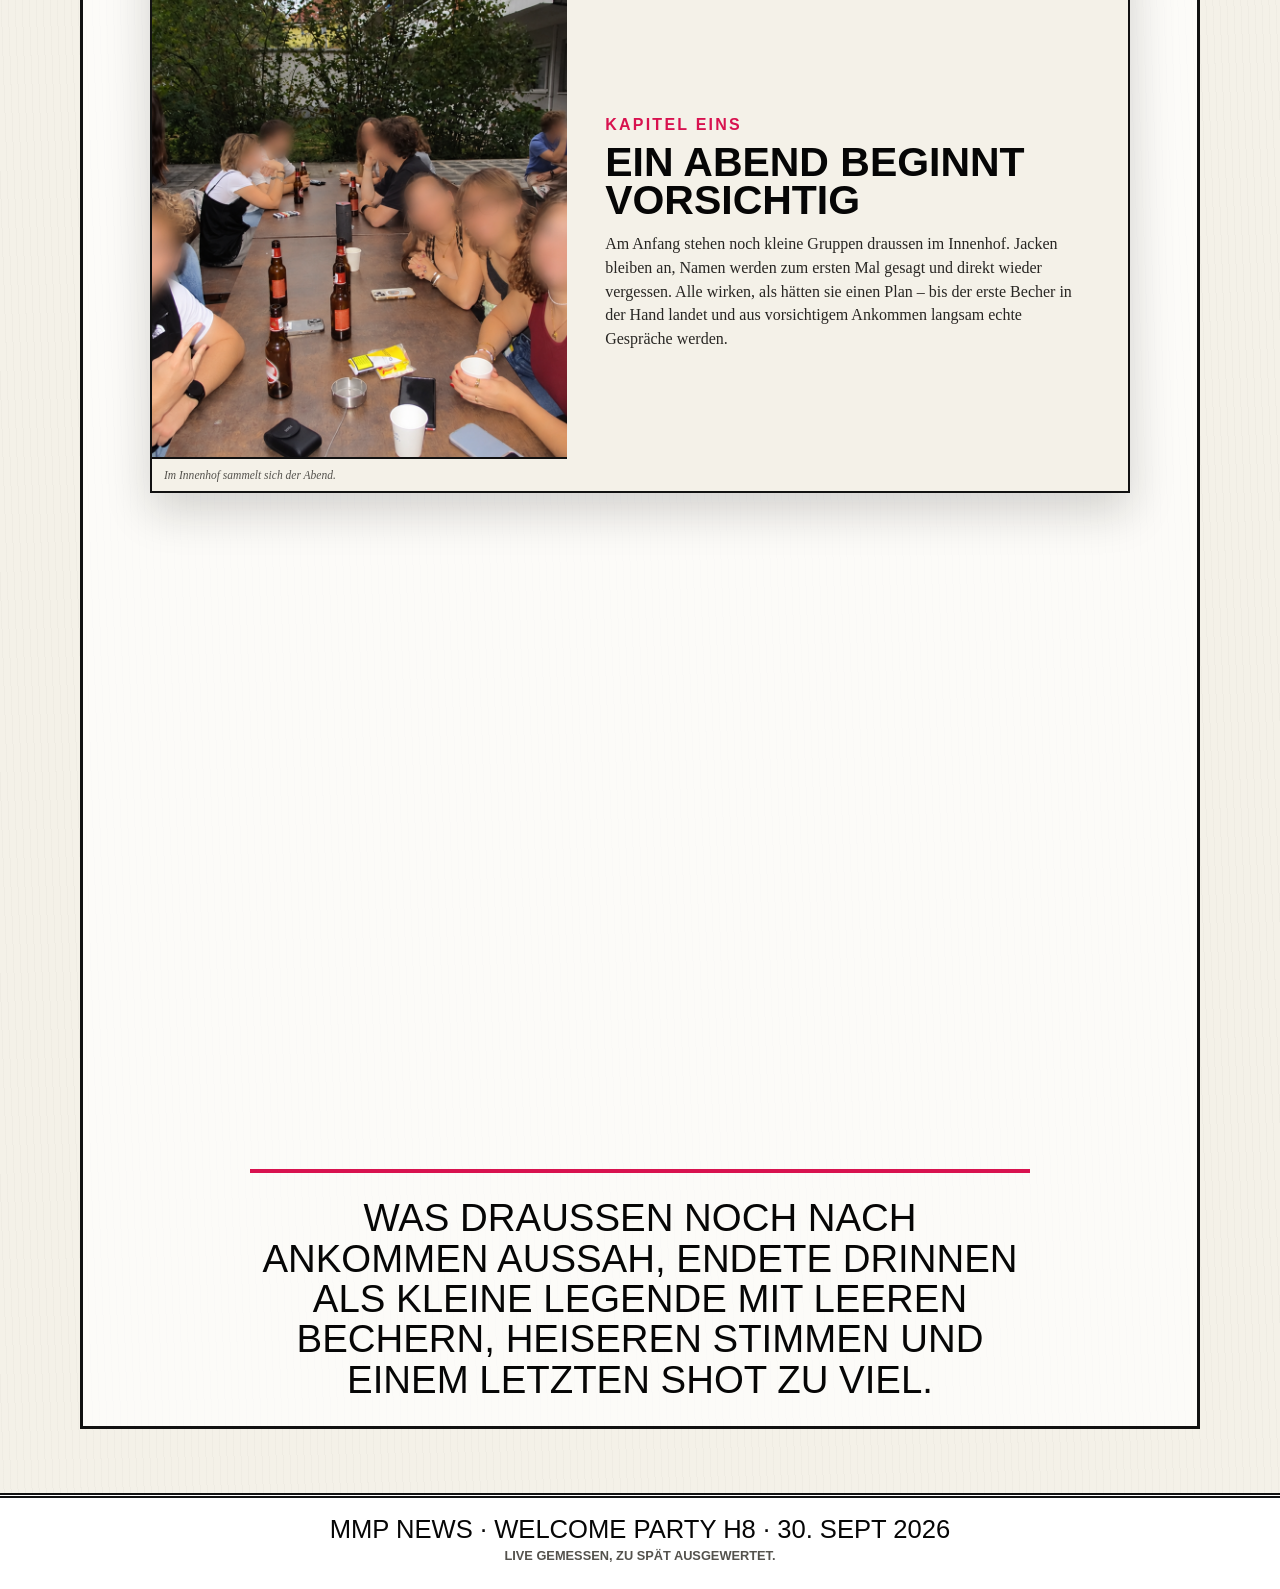
==== commit 81cb8bd9: "assets angepasst, chart intepretiert" ====
--- a/index.html
+++ b/index.html
@@ -37,13 +37,13 @@
 
         <div class="scene-grid" aria-label="Stimmungsbilder der Party">
             <figure class="scene">
-                <img src="assets/IMG_1451.jpg" alt="Partygäste beim Einschenken eines Getränks">
+                <img src="assets/brandaktuell_bild1.jpg" alt="Partygäste beim Einschenken eines Getränks">
             </figure>
             <figure class="scene">
-                <img src="assets/IMG_1457.jpg" alt="Buffettisch nach der Party">
+                <img src="assets/brandaktuell_bild2.jpg" alt="Buffettisch nach der Party">
             </figure>
             <figure class="scene">
-                <img src="assets/IMG_2385.jpg" alt="Zerbrochener Glastisch neben einem Sofa">
+                <img src="assets/brandaktuell_bild3.jpg" alt="Zerbrochener Glastisch neben einem Sofa">
             </figure>
         </div>
 
@@ -67,25 +67,25 @@
             <article class="linea-event">
                 <figure class="story-photo">
                     <img src="assets/partyfoto-01.png" alt="Foto vom Beginn der Party">
-                    <figcaption>Der Raum füllt sich langsam.</figcaption>
+                    <figcaption>Im Innenhof sammelt sich der Abend.</figcaption>
                 </figure>
                 <div>
                     <span>17:00</span>
                     <p class="linea-chapter">Kapitel eins</p>
                     <h3>Ein Abend beginnt vorsichtig</h3>
-                    <p>Am Anfang stehen noch kleine Gruppen im Raum. Jacken werden abgelegt, Namen zum ersten Mal gesagt und direkt wieder vergessen. Alle wirken, als hätten sie einen Plan – bis der erste Becher in der Hand landet und aus höflichem Smalltalk langsam echte Gespräche werden.</p>
+                    <p>Am Anfang stehen noch kleine Gruppen draussen im Innenhof. Jacken bleiben an, Namen werden zum ersten Mal gesagt und direkt wieder vergessen. Alle wirken, als hätten sie einen Plan – bis der erste Becher in der Hand landet und aus vorsichtigem Ankommen langsam echte Gespräche werden.</p>
                 </div>
             </article>
             <article class="linea-event">
                 <figure class="story-photo">
                     <img src="assets/partyfoto-02.png" alt="Foto von den ersten Drinks">
-                    <figcaption>Aus vielen Gruppen wird eine Party.</figcaption>
-                </figure>
-                <div>
-                    <span>18:30–20:30</span>
+                    <figcaption>In der Mensa ist das Buffet schon gut geplündert.</figcaption>
+                </figure>
+                <div>
+                    <span>18:30-20:30</span>
                     <p class="linea-chapter">Kapitel zwei</p>
                     <h3>Plötzlich kennt jede:r jede:n</h3>
-                    <p>Die Gespräche werden lauter, die Tische voller und die Wege durch den Raum kürzer. Irgendwo klirrt ein Glas, für eine Sekunde schauen alle hin – danach läuft der Abend einfach weiter. Die anfängliche Zurückhaltung ist verschwunden.</p>
+                    <p>In der Mensa stehen die ersten Gruppen vor dem Buffet, das bereits erstaunlich leer aussieht. Teller werden balanciert, letzte gute Stücke gesichert und zwischen Servietten und Getränken entstehen neue Gespräche. Die anfängliche Zurückhaltung ist verschwunden.</p>
                 </div>
             </article>
             <article class="linea-event">
@@ -94,26 +94,26 @@
                     <figcaption>Spätestens jetzt singt der ganze Raum.</figcaption>
                 </figure>
                 <div>
-                    <span>21:14–00:30</span>
+                    <span>20:30-22:30</span>
                     <p class="linea-chapter">Kapitel drei</p>
-                    <h3>Dann übernimmt die Tanzfläche</h3>
+                    <h3>Dann übernimmt Karaoke das Studio</h3>
                     <p>Mit der ersten Karaoke-Runde kippt die Stimmung endgültig von gesellig zu legendär. Niemand kennt die zweite Strophe, aber alle kennen den Refrain. Die Luft wird wärmer, die Musik lauter und selbst ein überraschender Backflip fühlt sich plötzlich wie eine völlig vernünftige Idee an.</p>
                 </div>
             </article>
             <article class="linea-event">
                 <figure class="story-photo">
                     <img src="assets/partyfoto-04.png" alt="Foto vom Ende der Party">
-                    <figcaption>Der Morgen gewinnt langsam.</figcaption>
-                </figure>
-                <div>
-                    <span>03:59</span>
+                    <figcaption>Eine Gruppe nimmt noch den letzten Shot.</figcaption>
+                </figure>
+                <div>
+                    <span>22:30-03:00</span>
                     <p class="linea-chapter">Kapitel vier</p>
-                    <h3>Als nur noch der Bass wach ist</h3>
-                    <p>Irgendwann werden die Gruppen wieder kleiner. Verabschiedungen dauern länger als geplant, letzte Songs bekommen eine letzte Chance und der Bass klingt selbst schon ein wenig müde. Zurück bleiben leere Becher, schwere Luft und genug Geschichten für den nächsten Morgen.</p>
+                    <h3>Der letzte Shot wird eingeschenkt</h3>
+                    <p>Irgendwann werden die Gruppen wieder kleiner, aber ein paar bleiben noch einen Moment länger stehen. Der letzte Shot wandert durch die Runde, Verabschiedungen dauern länger als geplant und jeder tut so, als wäre noch nicht ganz Schluss. Zurück bleiben leere Becher, schwere Luft und genug Geschichten für den nächsten Morgen.</p>
                 </div>
             </article>
         </div>
-        <p class="linea-story-ending">Ein Abend, der vorsichtig begann und erst aufhörte, als fast niemand mehr übrig war.</p>
+        <p class="linea-story-ending">Was draussen noch nach Ankommen aussah, endete drinnen als kleine Legende mit leeren Bechern, heiseren Stimmen und einem letzten Shot zu viel.</p>
     </section>
 
     <footer class="paper-footer" aria-label="Seitenabschluss">
--- a/css/style.css
+++ b/css/style.css
@@ -602,6 +602,24 @@
     stroke: #8f0d38;
 }
 
+.temperature-chart-arrow {
+    fill: none;
+    stroke: var(--ink);
+    stroke-width: 3;
+    vector-effect: non-scaling-stroke;
+}
+
+#temperature-arrowhead path {
+    fill: var(--ink);
+}
+
+.temperature-chart-note {
+    fill: var(--ink);
+    font-family: Arial, Helvetica, sans-serif;
+    font-size: 10px;
+    font-weight: 900;
+}
+
 .noise-chart-dot-studio {
     stroke: #f2a11a;
 }
@@ -1108,7 +1126,7 @@
 
 .landing-story .linea-event.is-visible.is-current {
     z-index: 2;
-    height: clamp(390px, 42vw, 460px);
+    height: clamp(430px, 50vw, 560px);
     filter: saturate(1);
     opacity: 1;
     box-shadow: 0 18px 42px rgba(22, 21, 19, 0.18);
@@ -1165,8 +1183,9 @@
 
 .story-photo {
     display: grid;
-    grid-template-rows: 1fr auto;
+    grid-template-rows: minmax(0, 1fr) auto;
     align-self: stretch;
+    min-height: 0;
     min-width: 0;
     margin: 0;
     background: #e6e1d6;
@@ -1176,8 +1195,12 @@
 .story-photo > img {
     width: 100%;
     height: 100%;
+    min-height: 0;
+    object-fit: cover;
+}
+
+.story-photo-placeholder > div {
     min-height: 250px;
-    object-fit: cover;
 }
 
 .story-photo > img {
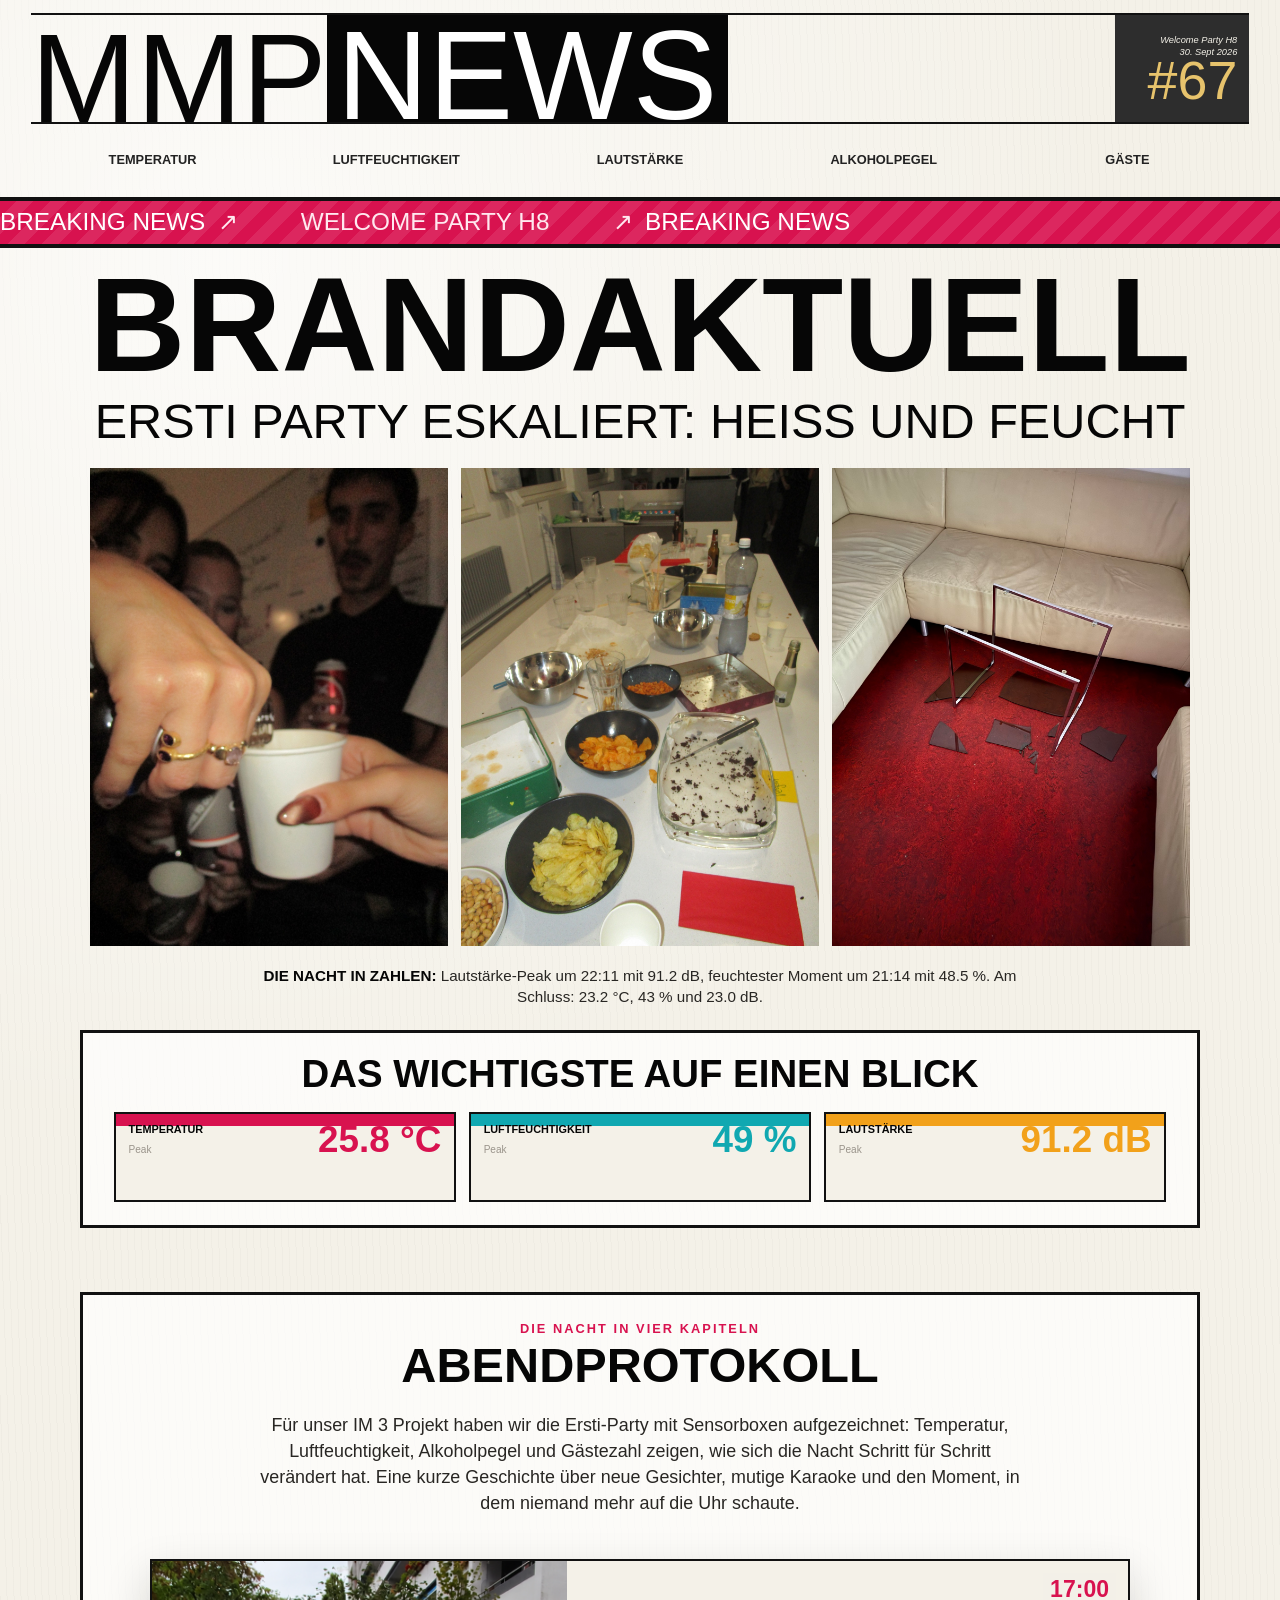
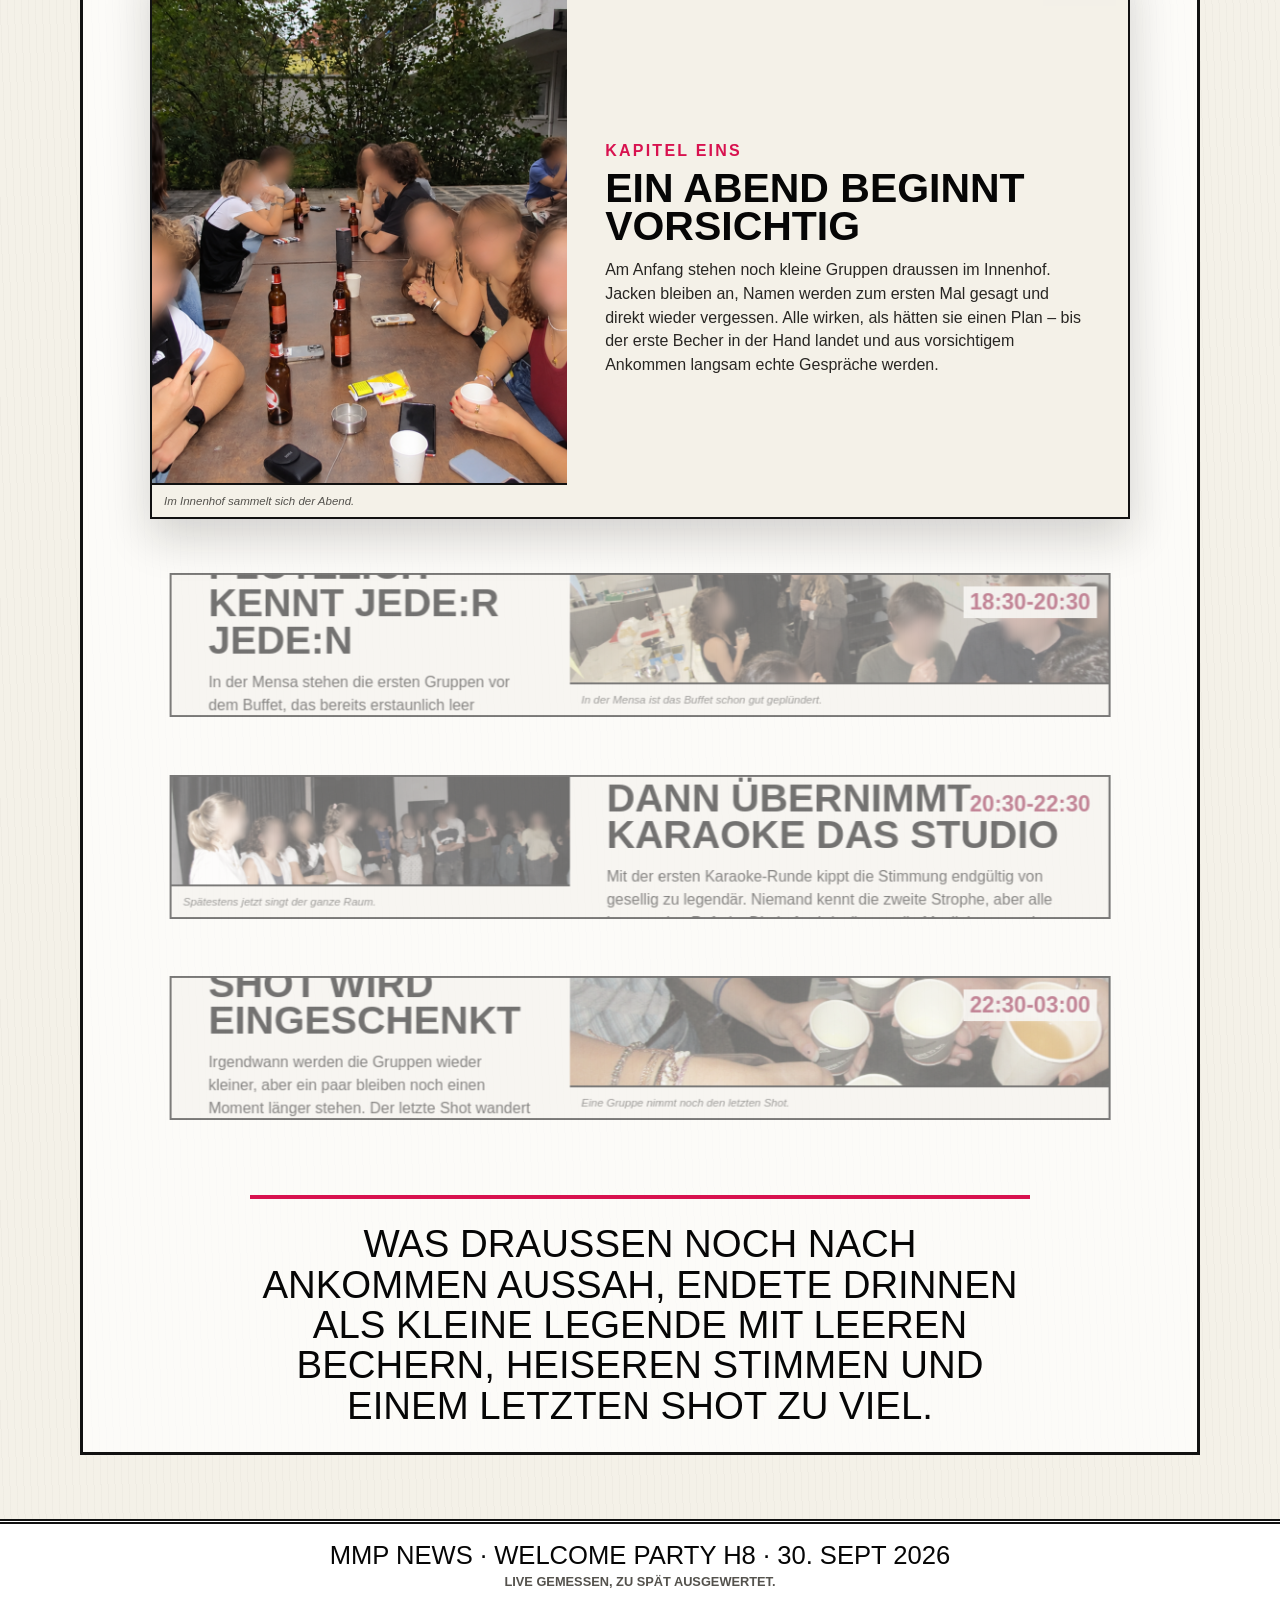
==== commit 103a59b5: "ergänzung alkohol subpage" ====
--- a/index.html
+++ b/index.html
@@ -58,7 +58,7 @@
     <section class="linea-story landing-story" aria-labelledby="linea-story-title">
         <p class="linea-story-kicker">Die Nacht in vier Kapiteln</p>
         <h2 id="linea-story-title">Abendprotokoll</h2>
-        <p class="linea-story-intro">Was als vorsichtiges Ankommen begann, wurde irgendwann laut, warm und herrlich unübersichtlich. Eine kurze Geschichte über neue Gesichter, mutige Karaoke und den Moment, in dem niemand mehr auf die Uhr schaute.</p>
+        <p class="linea-story-intro">Für unser IM 3 Projekt haben wir die Ersti-Party mit Sensorboxen aufgezeichnet: Temperatur, Luftfeuchtigkeit, Alkoholpegel und Gästezahl zeigen, wie sich die Nacht Schritt für Schritt verändert hat. Eine kurze Geschichte über neue Gesichter, mutige Karaoke und den Moment, in dem niemand mehr auf die Uhr schaute.</p>
         <div class="linea-timeline">
             <svg class="linea-route" viewBox="0 0 860 1720" preserveAspectRatio="none" aria-hidden="true">
                 <path class="linea-route-main" d="M428 0 C428 95 178 70 178 190 C178 315 686 250 686 386 C686 515 205 455 205 600 C205 748 668 680 668 830 C668 970 188 905 188 1060 C188 1210 690 1135 690 1295 C690 1445 426 1415 426 1720" />
@@ -193,7 +193,7 @@
     const latestHumidity = latestMetricValue("humidity_pct");
     const latestNoise = latestMetricValue("noise_pct");
     document.getElementById("story-copy").innerHTML = `
-        <p><strong>Die Nacht in Zahlen:</strong> Lautstärke-Peak um ${timeOnly(noisePeak?.time)} Uhr mit ${format(noisePeak?.value, 1, "dB")}, feuchtester Moment um ${timeOnly(humidityPeak?.time)} Uhr mit ${format(humidityPeak?.value, 1, "%")}. Am Schluss: ${format(latestTemp, 1, "°C")}, ${format(latestHumidity, 0, "%")} und ${format(latestNoise, 1, "dB")}.</p>
+        <p><strong>Die Nacht in Zahlen:</strong> Lautstärke-Peak um ${timeOnly(noisePeak?.time)} mit ${format(noisePeak?.value, 1, "dB")}, feuchtester Moment um ${timeOnly(humidityPeak?.time)} mit ${format(humidityPeak?.value, 1, "%")}. Am Schluss: ${format(latestTemp, 1, "°C")}, ${format(latestHumidity, 0, "%")} und ${format(latestNoise, 1, "dB")}.</p>
     `;
 
     const lineaCards = document.querySelectorAll(".linea-event");
--- a/css/style.css
+++ b/css/style.css
@@ -258,7 +258,7 @@
     max-width: 48rem;
     margin: 0 auto;
     color: #282623;
-    font-family: Georgia, "Times New Roman", serif;
+    font-family: Arial, Helvetica, sans-serif;
     font-size: clamp(1rem, 1.4vw, 1.25rem);
     line-height: 1.35;
 }
@@ -311,7 +311,7 @@
     padding-top: 0;
     border-top: 0;
     color: #282623;
-    font-family: Georgia, "Times New Roman", serif;
+    font-family: Arial, Helvetica, sans-serif;
     font-size: clamp(0.95rem, 1.1vw, 1.1rem);
     line-height: 1.35;
     text-align: center;
@@ -362,7 +362,7 @@
 .metric-card {
     display: grid;
     grid-template-columns: minmax(0, 1fr) auto;
-    align-content: center;
+    align-content: start;
     align-items: center;
     gap: 6px;
     min-width: 0;
@@ -416,7 +416,8 @@
 
 .humidity-chart-card,
 .temperature-chart-card,
-.noise-chart-card {
+.noise-chart-card,
+.alcohol-chart-card {
     position: relative;
     min-height: clamp(330px, 42vw, 500px);
     margin-top: clamp(18px, 2vw, 28px);
@@ -428,14 +429,16 @@
 
 .humidity-chart-card,
 .temperature-chart-card,
-.noise-chart-card {
+.noise-chart-card,
+.alcohol-chart-card {
     padding: 42px 18px 14px;
     background: var(--paper);
 }
 
 .humidity-chart-card h3,
 .temperature-chart-card h3,
-.noise-chart-card h3 {
+.noise-chart-card h3,
+.alcohol-chart-card h3 {
     margin: 0 0 14px;
     font-family: "Arial Narrow", Impact, Haettenschweiler, "Arial Black", sans-serif;
     font-size: clamp(1.4rem, 2.6vw, 3rem);
@@ -452,13 +455,104 @@
     color: var(--red);
 }
 
+.temperature-chart-toggle {
+    position: absolute;
+    bottom: 9px;
+    right: 18px;
+    min-height: 28px;
+    padding: 5px 10px;
+    border: 2px solid var(--ink);
+    background: var(--paper);
+    color: var(--ink);
+    font: 900 0.68rem/1 Arial, Helvetica, sans-serif;
+    text-transform: uppercase;
+    cursor: pointer;
+}
+
+.temperature-chart-card {
+    padding-bottom: 48px;
+}
+
+.temperature-chart-toggle:hover,
+.temperature-chart-toggle:focus-visible,
+.temperature-chart-toggle[aria-pressed="true"] {
+    background: var(--ink);
+    color: var(--paper);
+}
+
+.temperature-chart-toggle:focus-visible {
+    outline: 3px solid var(--red);
+    outline-offset: 2px;
+}
+
+.humidity-chart-toggle {
+    position: absolute;
+    right: 18px;
+    bottom: 9px;
+    min-height: 28px;
+    padding: 5px 10px;
+    border: 2px solid var(--ink);
+    background: var(--paper);
+    color: var(--ink);
+    font: 900 0.68rem/1 Arial, Helvetica, sans-serif;
+    text-transform: uppercase;
+    cursor: pointer;
+}
+
+.humidity-chart-card {
+    padding-bottom: 48px;
+}
+
+.humidity-chart-toggle:hover,
+.humidity-chart-toggle:focus-visible,
+.humidity-chart-toggle[aria-pressed="true"] {
+    background: var(--ink);
+    color: var(--paper);
+}
+
+.humidity-chart-toggle:focus-visible {
+    outline: 3px solid var(--blue);
+    outline-offset: 2px;
+}
+
+.noise-chart-toggle {
+    position: absolute;
+    right: 18px;
+    bottom: 9px;
+    min-height: 28px;
+    padding: 5px 10px;
+    border: 2px solid var(--ink);
+    background: var(--paper);
+    color: var(--ink);
+    font: 900 0.68rem/1 Arial, Helvetica, sans-serif;
+    text-transform: uppercase;
+    cursor: pointer;
+}
+
+.noise-chart-card {
+    padding-bottom: 48px;
+}
+
+.noise-chart-toggle:hover,
+.noise-chart-toggle:focus-visible,
+.noise-chart-toggle[aria-pressed="true"] {
+    background: var(--ink);
+    color: var(--paper);
+}
+
+.noise-chart-toggle:focus-visible {
+    outline: 3px solid var(--orange);
+    outline-offset: 2px;
+}
+
 .noise-chart-card h3 {
     color: var(--orange);
 }
 
 .humidity-chart-card svg,
 .temperature-chart-card svg,
-.noise-chart-card svg {
+.noise-chart-card svg,
+.alcohol-chart-card svg {
     display: block;
     width: 100%;
     height: auto;
@@ -469,7 +563,8 @@
 
 .humidity-chart-key,
 .temperature-chart-key,
-.noise-chart-key {
+.noise-chart-key,
+.alcohol-chart-key {
     display: flex;
     justify-content: center;
     gap: 22px;
@@ -481,7 +576,8 @@
 
 .humidity-chart-key span::before,
 .temperature-chart-key span::before,
-.noise-chart-key span::before {
+.noise-chart-key span::before,
+.alcohol-chart-key span::before {
     display: inline-block;
     width: 24px;
     margin-right: 8px;
@@ -514,9 +610,25 @@
     color: #a35d05;
 }
 
+.alcohol-chart-card {
+    min-height: 0;
+    grid-column: 1;
+    margin: clamp(16px, 2vw, 26px) 0 0;
+    border: 2px solid var(--rule);
+}
+
+.alcohol-chart-card h3 {
+    color: var(--red);
+}
+
+.alcohol-chart-key {
+    color: var(--red);
+}
+
 .humidity-chart-grid,
 .temperature-chart-grid,
-.noise-chart-grid {
+.noise-chart-grid,
+.alcohol-chart-grid {
     stroke: rgba(22, 21, 19, 0.18);
     stroke-width: 2;
     vector-effect: non-scaling-stroke;
@@ -524,19 +636,22 @@
 
 .humidity-chart-plot,
 .temperature-chart-plot,
-.noise-chart-plot {
+.noise-chart-plot,
+.alcohol-chart-plot {
     fill: rgba(22, 21, 19, 0.05);
 }
 
 .humidity-chart-grid.edge,
 .temperature-chart-grid.edge,
-.noise-chart-grid.edge {
+.noise-chart-grid.edge,
+.alcohol-chart-grid.edge {
     stroke: var(--rule);
 }
 
 .humidity-chart-line,
 .temperature-chart-line,
-.noise-chart-line {
+.noise-chart-line,
+.alcohol-chart-line {
     fill: none;
     stroke-width: 5;
     stroke-linecap: round;
@@ -560,12 +675,116 @@
     stroke: #8f0d38;
 }
 
+.temperature-chart-line {
+    stroke-width: 3.5;
+    transition: opacity 180ms ease, stroke 180ms ease;
+}
+
+.temperature-chart-card.is-commented .temperature-chart-line {
+    stroke: #aaa69e;
+    opacity: 0.55;
+}
+
+.temperature-chart-card.is-commented .temperature-chart-dot {
+    stroke: #aaa69e;
+    opacity: 0.55;
+}
+
+.temperature-chart-highlight {
+    fill: none;
+    stroke: #8f0d38;
+    stroke-width: 5;
+    stroke-linecap: round;
+    stroke-linejoin: round;
+    vector-effect: non-scaling-stroke;
+}
+
+.temperature-chart-highlight-studio {
+    stroke: #d8124f;
+}
+
+.temperature-chart-highlight-mensa {
+    stroke: #8f0d38;
+}
+
+.humidity-chart-line {
+    stroke-width: 3.5;
+    transition: opacity 180ms ease, stroke 180ms ease;
+}
+
+.humidity-chart-card.is-commented .humidity-chart-line,
+.humidity-chart-card.is-commented .humidity-chart-dot {
+    stroke: #aaa69e;
+    opacity: 0.55;
+}
+
+.humidity-chart-highlight {
+    fill: none;
+    stroke-width: 5;
+    stroke-linecap: round;
+    stroke-linejoin: round;
+    vector-effect: non-scaling-stroke;
+}
+
+.humidity-chart-highlight-studio {
+    stroke: #13c8d2;
+}
+
+.humidity-chart-highlight-mensa {
+    stroke: #087982;
+}
+
+.noise-chart-line {
+    stroke-width: 3.5;
+    transition: opacity 180ms ease, stroke 180ms ease;
+}
+
+.noise-chart-card.is-commented .noise-chart-line,
+.noise-chart-card.is-commented .noise-chart-dot {
+    stroke: #aaa69e;
+    opacity: 0.55;
+}
+
+.noise-chart-highlight {
+    fill: none;
+    stroke-width: 5;
+    stroke-linecap: round;
+    stroke-linejoin: round;
+    vector-effect: non-scaling-stroke;
+}
+
+.noise-chart-highlight-studio {
+    stroke: #f2a11a;
+}
+
+.noise-chart-highlight-mensa {
+    stroke: #a35d05;
+}
+
 .noise-chart-line-studio {
     stroke: #f2a11a;
 }
 
 .noise-chart-line-mensa {
     stroke: #a35d05;
+}
+
+.alcohol-chart-line {
+    stroke: var(--red);
+    stroke-width: 3.5;
+}
+
+.alcohol-chart-grid.zero {
+    stroke: var(--red);
+    stroke-dasharray: 6 7;
+    opacity: 0.72;
+}
+
+.alcohol-chart-dot {
+    fill: var(--paper);
+    stroke: var(--red);
+    stroke-width: 4;
+    vector-effect: non-scaling-stroke;
 }
 
 .humidity-chart-guide,
@@ -620,6 +839,75 @@
     font-weight: 900;
 }
 
+.temperature-chart-annotation {
+    opacity: 1;
+    visibility: visible;
+    transition: opacity 180ms ease, visibility 180ms ease;
+}
+
+.temperature-chart-card:not(.is-commented) .temperature-chart-annotation {
+    opacity: 0;
+    visibility: hidden;
+}
+
+.humidity-chart-arrow {
+    fill: none;
+    stroke: var(--ink);
+    stroke-width: 3;
+    vector-effect: non-scaling-stroke;
+}
+
+#humidity-arrowhead path {
+    fill: var(--ink);
+}
+
+.humidity-chart-note {
+    fill: var(--ink);
+    font-family: Arial, Helvetica, sans-serif;
+    font-size: 10px;
+    font-weight: 900;
+}
+
+.humidity-chart-annotation {
+    opacity: 1;
+    visibility: visible;
+    transition: opacity 180ms ease, visibility 180ms ease;
+}
+
+.humidity-chart-card:not(.is-commented) .humidity-chart-annotation {
+    opacity: 0;
+    visibility: hidden;
+}
+
+.noise-chart-arrow {
+    fill: none;
+    stroke: var(--ink);
+    stroke-width: 3;
+    vector-effect: non-scaling-stroke;
+}
+
+#noise-arrowhead path {
+    fill: var(--ink);
+}
+
+.noise-chart-note {
+    fill: var(--ink);
+    font-family: Arial, Helvetica, sans-serif;
+    font-size: 10px;
+    font-weight: 900;
+}
+
+.noise-chart-annotation {
+    opacity: 1;
+    visibility: visible;
+    transition: opacity 180ms ease, visibility 180ms ease;
+}
+
+.noise-chart-card:not(.is-commented) .noise-chart-annotation {
+    opacity: 0;
+    visibility: hidden;
+}
+
 .noise-chart-dot-studio {
     stroke: #f2a11a;
 }
@@ -634,7 +922,9 @@
 .temperature-chart-label,
 .temperature-chart-legend,
 .noise-chart-axis,
-.noise-chart-label {
+.noise-chart-label,
+.alcohol-chart-axis,
+.alcohol-chart-label {
     fill: var(--ink);
     font-family: "Arial Narrow", Impact, Haettenschweiler, "Arial Black", sans-serif;
     font-size: 12px;
@@ -646,14 +936,16 @@
 
 .humidity-chart-axis,
 .temperature-chart-axis,
-.noise-chart-axis {
+.noise-chart-axis,
+.alcohol-chart-axis {
     fill: var(--ink);
     font-size: 14px;
 }
 
 .humidity-chart-label,
 .temperature-chart-label,
-.noise-chart-label {
+.noise-chart-label,
+.alcohol-chart-label {
     fill: var(--muted);
     font-family: Arial, Helvetica, sans-serif;
     font-size: 12px;
@@ -748,7 +1040,7 @@
 .temperature-tooltip p,
 .noise-tooltip p {
     margin: 8px 0 0;
-    font-family: Georgia, "Times New Roman", serif;
+    font-family: Arial, Helvetica, sans-serif;
     font-size: 0.82rem;
     line-height: 1.25;
 }
@@ -920,7 +1212,7 @@
     max-width: 760px;
     margin: clamp(16px, 2vw, 26px) auto 0;
     color: #282623;
-    font-family: Georgia, "Times New Roman", serif;
+    font-family: Arial, Helvetica, sans-serif;
     font-size: clamp(1rem, 1.4vw, 1.25rem);
     line-height: 1.45;
     text-align: center;
@@ -1096,7 +1388,7 @@
     margin: 0;
     padding-inline: clamp(12px, 1.5vw, 18px);
     color: #282623;
-    font-family: Georgia, "Times New Roman", serif;
+    font-family: Arial, Helvetica, sans-serif;
     font-size: clamp(0.95rem, 1.2vw, 1.12rem);
     line-height: 1.32;
 }
@@ -1242,7 +1534,7 @@
     border-top: 2px solid var(--rule);
     background: var(--paper);
     color: var(--muted);
-    font-family: Georgia, "Times New Roman", serif;
+    font-family: Arial, Helvetica, sans-serif;
     font-size: 0.72rem;
     font-style: italic;
     line-height: 1.25;
@@ -1310,7 +1602,7 @@
     max-width: 42rem;
     margin: 0;
     color: #282623;
-    font-family: Georgia, "Times New Roman", serif;
+    font-family: Arial, Helvetica, sans-serif;
     font-size: clamp(1rem, 1.35vw, 1.35rem);
     line-height: 1.35;
 }
@@ -1367,6 +1659,16 @@
     font-size: clamp(2.2rem, 4.6vw, 5rem);
     line-height: 0.88;
     text-transform: uppercase;
+}
+
+.temperature-explainer {
+    max-width: 620px;
+    margin: 32px auto 0;
+    color: #282623;
+    font-family: Arial, Helvetica, sans-serif;
+    font-size: clamp(0.95rem, 1.1vw, 1.1rem);
+    line-height: 1.4;
+    text-align: center;
 }
 
 .thermometer-control {
@@ -1907,16 +2209,19 @@
 }
 
 .temperature-page .temperature-period-tooltip {
+    width: min(190px, calc(100% - 24px));
     background: #f3bfd0;
     box-shadow: 3px 3px 0 rgba(22, 21, 19, 0.16);
 }
 
 .noise-page .temperature-period-tooltip {
+    width: min(190px, calc(100% - 24px));
     background: var(--gold);
     box-shadow: 3px 3px 0 rgba(22, 21, 19, 0.16);
 }
 
 .humidity-page .temperature-period-tooltip {
+    width: min(190px, calc(100% - 24px));
     background: #bfecef;
     box-shadow: 3px 3px 0 rgba(22, 21, 19, 0.16);
 }
@@ -1941,7 +2246,7 @@
 
 .temperature-period-tooltip p {
     margin: 8px 0 0;
-    font-family: Georgia, "Times New Roman", serif;
+    font-family: Arial, Helvetica, sans-serif;
     font-size: 0.82rem;
     line-height: 1.25;
 }
@@ -2138,7 +2443,7 @@
 
 .guest-tooltip p {
     margin: 8px 0 0;
-    font-family: Georgia, "Times New Roman", serif;
+    font-family: Arial, Helvetica, sans-serif;
     font-size: 0.82rem;
     line-height: 1.25;
 }
@@ -2154,7 +2459,7 @@
 .guest-story {
     max-width: 820px;
     margin: clamp(22px, 3vw, 40px) auto 0;
-    font-family: Georgia, "Times New Roman", serif;
+    font-family: Arial, Helvetica, sans-serif;
     font-size: clamp(1rem, 1.35vw, 1.22rem);
     line-height: 1.5;
 }
@@ -2218,6 +2523,8 @@
 
 .alcohol-photo {
     align-self: start;
+    grid-column: 1;
+    grid-row: 1;
     margin: 0;
     border: 2px solid var(--rule);
     background: var(--paper);
@@ -2232,13 +2539,15 @@
 .alcohol-photo figcaption {
     padding: 12px 14px 14px;
     border-top: 3px solid var(--rule);
-    font-family: Georgia, "Times New Roman", serif;
+    font-family: Arial, Helvetica, sans-serif;
     font-size: 0.88rem;
     line-height: 1.3;
 }
 
 .alcohol-copy {
-    align-self: center;
+    align-self: start;
+    grid-column: 2;
+    grid-row: 1 / span 2;
     min-width: 0;
 }
 
@@ -2261,40 +2570,48 @@
 
 .alcohol-punchline {
     margin: clamp(18px, 2vw, 28px) 0;
-    font-family: Georgia, "Times New Roman", serif;
+    font-family: Arial, Helvetica, sans-serif;
     font-size: clamp(1.05rem, 1.45vw, 1.32rem);
     line-height: 1.4;
 }
 
 .alcohol-diagnostics {
     display: grid;
-    grid-template-columns: repeat(3, minmax(0, 1fr));
-    border: 2px solid var(--rule);
+    grid-template-columns: minmax(0, 0.82fr) minmax(0, 0.82fr) minmax(0, 1.36fr);
+    gap: 8px;
 }
 
 .alcohol-diagnostics div {
     display: grid;
-    gap: 5px;
+    grid-template-columns: 1fr;
+    grid-template-rows: auto 1fr;
+    align-content: start;
+    align-items: start;
+    gap: 8px;
     min-width: 0;
-    padding: 12px 10px;
-    background: linear-gradient(to bottom, var(--red) 0 10px, var(--paper) 10px);
-}
-
-.alcohol-diagnostics div + div {
-    border-left: 2px solid var(--rule);
+    min-height: 88px;
+    padding: 18px 12px 10px;
+    border: 2px solid var(--rule);
+    background: linear-gradient(to bottom, var(--red) 0 12px, var(--paper) 12px);
 }
 
 .alcohol-diagnostics span {
-    color: var(--muted);
-    font-size: 0.58rem;
+    grid-row: 1;
+    color: var(--ink);
+    font-size: clamp(0.54rem, 1.45vw, 0.68rem);
     font-weight: 900;
+    line-height: 1.05;
     text-transform: uppercase;
 }
 
 .alcohol-diagnostics strong {
+    grid-row: 2;
+    min-width: 0;
     color: var(--red);
-    font-size: clamp(0.95rem, 1.7vw, 1.45rem);
-    line-height: 1;
+    font-size: clamp(0.92rem, 1.7vw, 1.3rem);
+    line-height: 0.95;
+    text-align: left;
+    overflow-wrap: anywhere;
 }
 
 .alcohol-copy blockquote {
@@ -2303,7 +2620,7 @@
     border: 2px solid var(--rule);
     border-left: 10px solid var(--red);
     background: var(--paper);
-    font-family: Georgia, "Times New Roman", serif;
+    font-family: Arial, Helvetica, sans-serif;
     font-size: clamp(1.05rem, 1.5vw, 1.35rem);
     font-style: italic;
     line-height: 1.35;
@@ -2409,17 +2726,19 @@
         grid-template-columns: 1fr;
     }
 
+    .alcohol-photo,
+    .alcohol-chart-card,
+    .alcohol-copy {
+        grid-column: auto;
+        grid-row: auto;
+    }
+
     .alcohol-error-banner {
         text-align: center;
     }
 
     .alcohol-diagnostics {
         grid-template-columns: 1fr;
-    }
-
-    .alcohol-diagnostics div + div {
-        border-top: 2px solid var(--rule);
-        border-left: 0;
     }
 
     .thermometer-panel,
